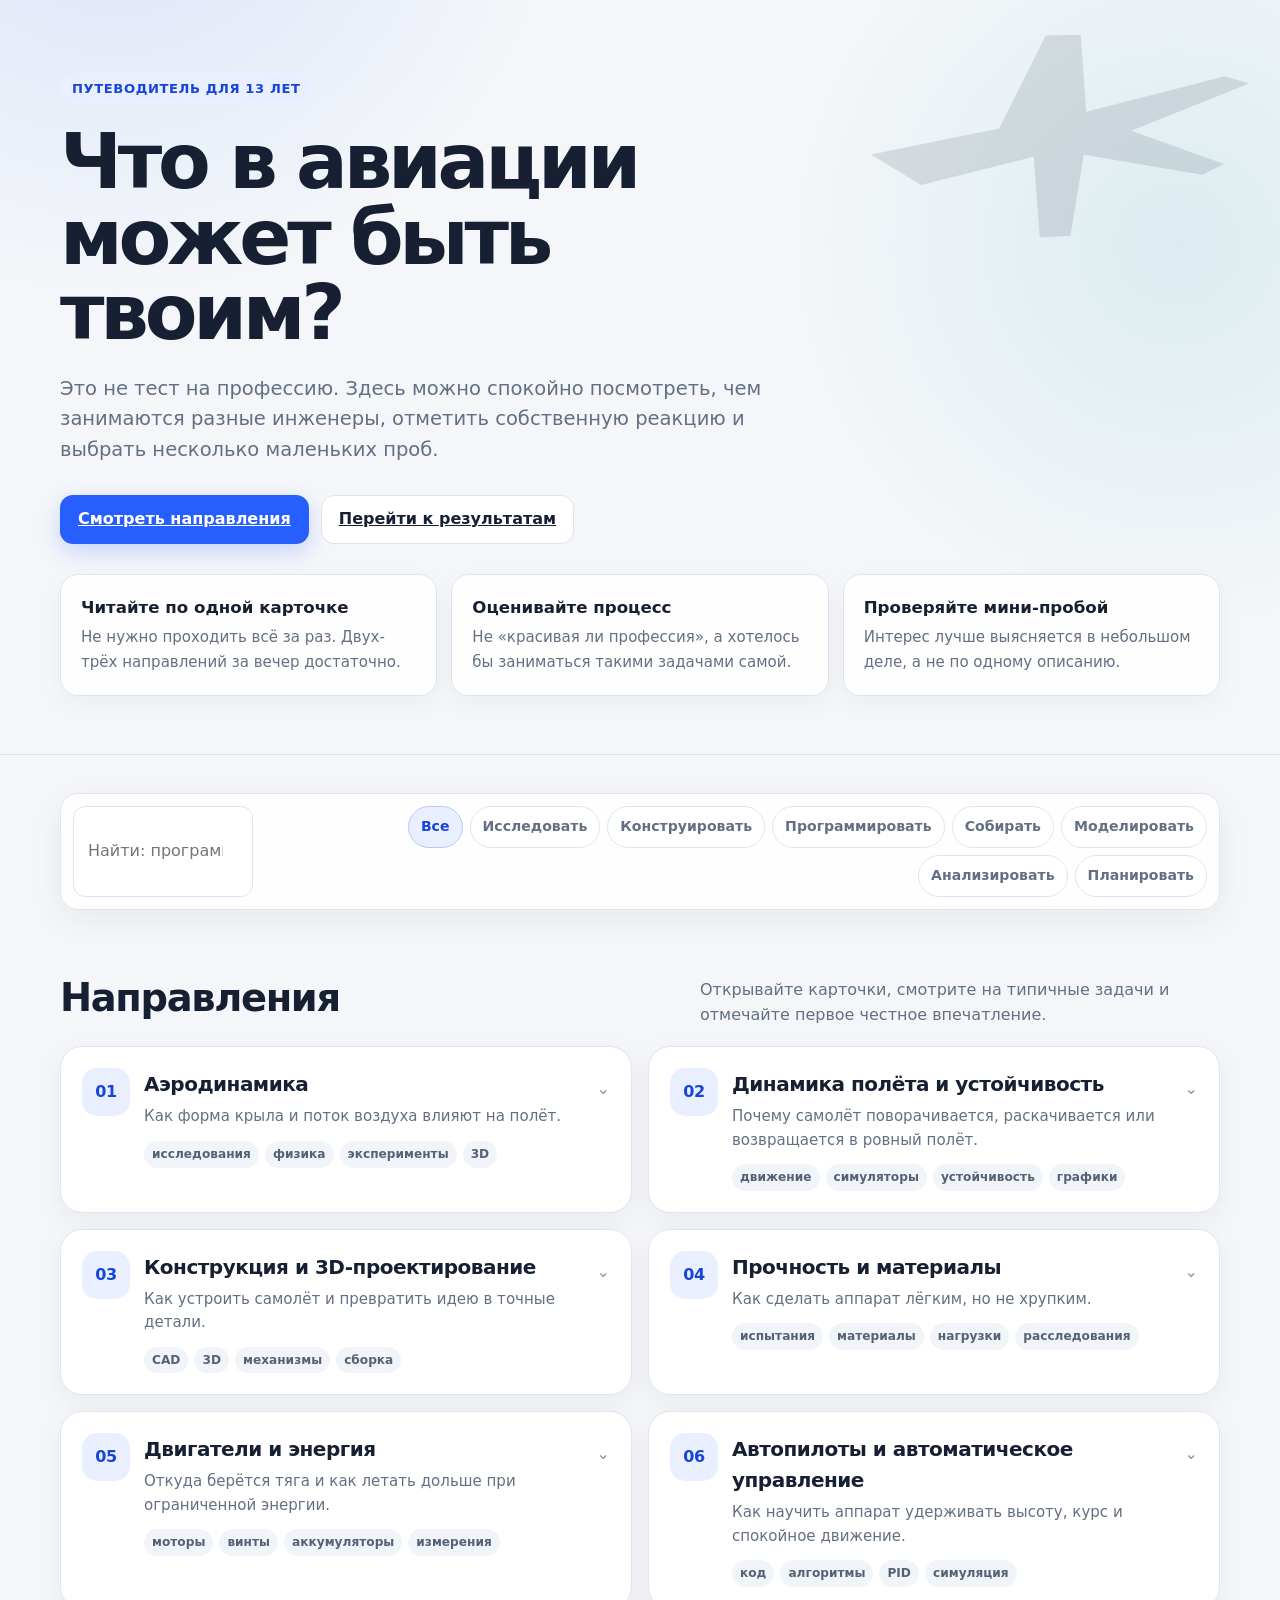
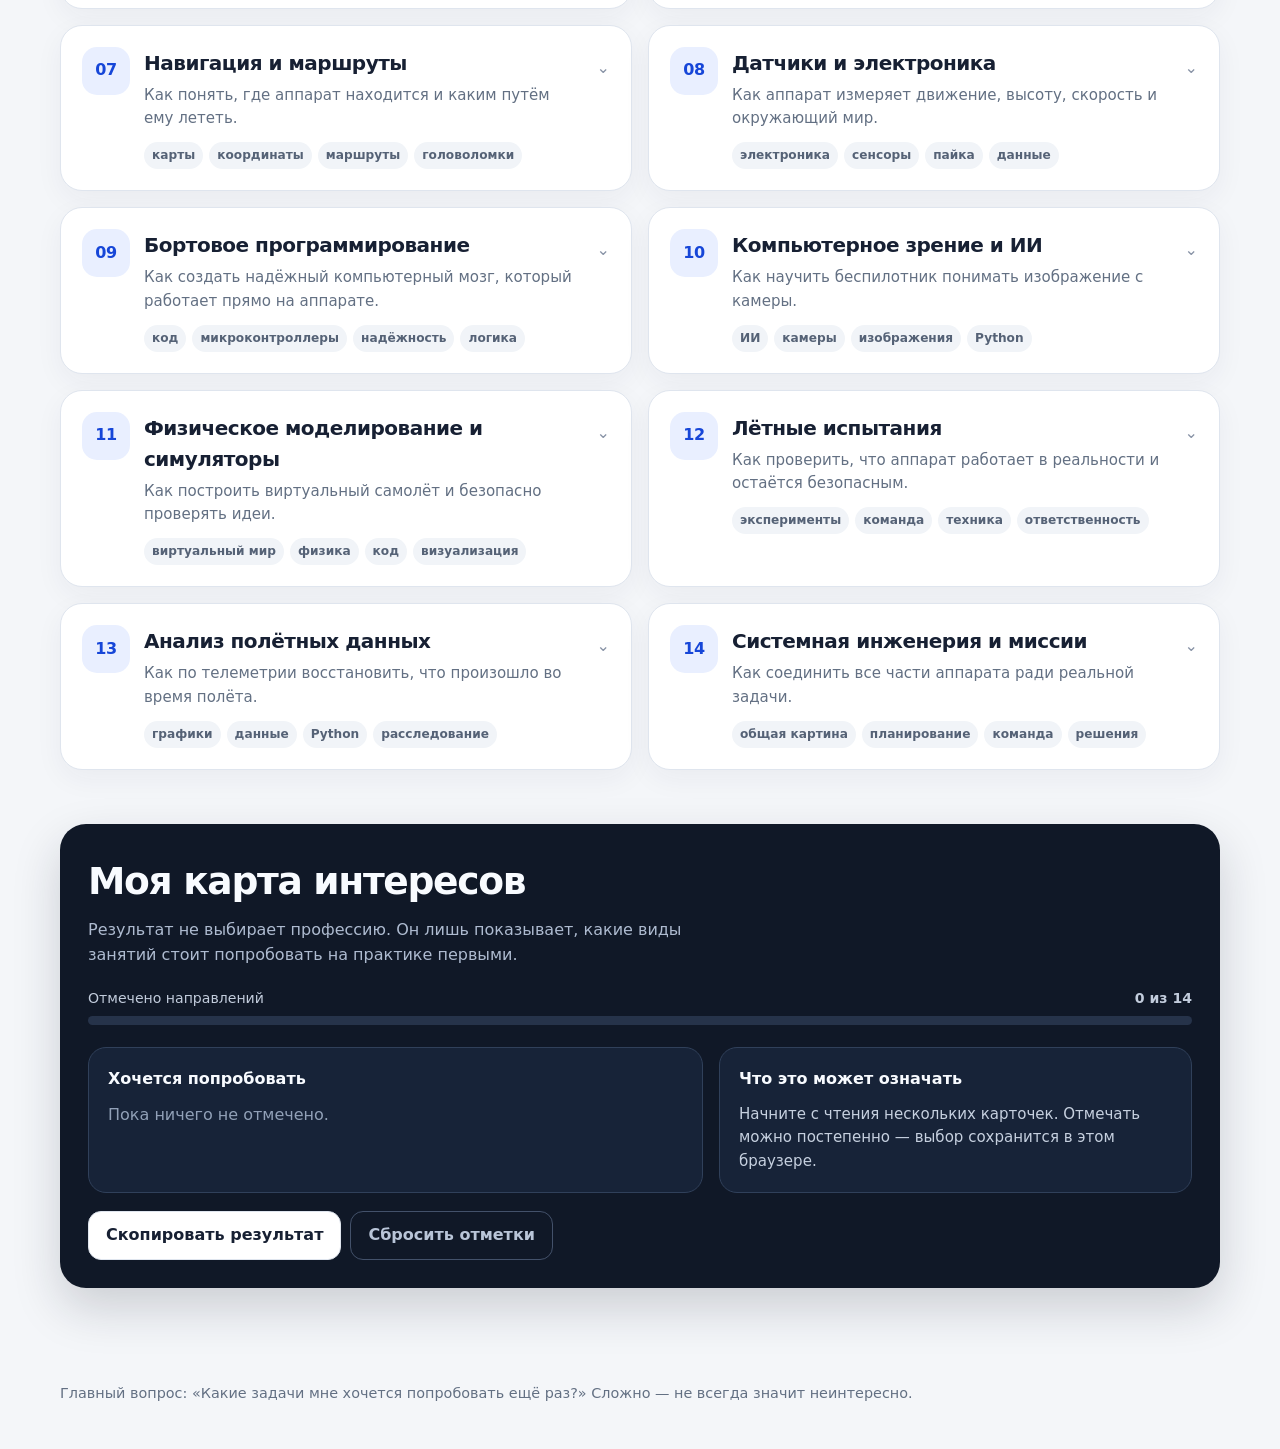
==== aviation/index.html @ b3bd091a "Add interactive aviation interests guide" ====
<!doctype html>
<html lang="ru">
<head>
  <meta charset="utf-8">
  <meta name="viewport" content="width=device-width, initial-scale=1">
  <meta name="description" content="Интерактивный путеводитель для подростка по направлениям авиации, беспилотников и инженерии.">
  <meta name="theme-color" content="#101827">
  <title>Что в авиации может быть твоим?</title>
  <style>
    :root {
      color-scheme: light;
      --bg: #f4f6f9;
      --surface: rgba(255,255,255,.92);
      --surface-strong: #ffffff;
      --text: #172033;
      --muted: #637083;
      --line: #dfe5ee;
      --accent: #275efe;
      --accent-dark: #1646d8;
      --accent-soft: #e9efff;
      --green: #087f5b;
      --green-soft: #e5f7f0;
      --yellow: #9a6700;
      --yellow-soft: #fff5d6;
      --red: #b42318;
      --red-soft: #ffebe9;
      --shadow: 0 14px 38px rgba(28, 40, 65, .09);
      --radius: 22px;
    }

    * { box-sizing: border-box; }
    html { scroll-behavior: smooth; }
    body {
      margin: 0;
      min-width: 320px;
      background:
        radial-gradient(circle at 9% -5%, rgba(39,94,254,.13), transparent 28rem),
        radial-gradient(circle at 92% 8%, rgba(6,148,162,.10), transparent 24rem),
        var(--bg);
      color: var(--text);
      font-family: Inter, ui-sans-serif, system-ui, -apple-system, BlinkMacSystemFont, "Segoe UI", sans-serif;
      line-height: 1.55;
    }

    button, input { font: inherit; }
    button { cursor: pointer; }
    a { color: inherit; }

    .shell { width: min(1160px, calc(100% - 32px)); margin: 0 auto; }

    .hero {
      position: relative;
      overflow: hidden;
      padding: 72px 0 50px;
      border-bottom: 1px solid rgba(214,222,234,.85);
    }
    .hero::after {
      content: "";
      position: absolute;
      right: max(2vw, 18px);
      top: 34px;
      width: clamp(180px, 30vw, 420px);
      aspect-ratio: 1.9;
      opacity: .12;
      background: currentColor;
      clip-path: polygon(0 48%, 34% 43%, 49% 0, 58% 2%, 57% 40%, 94% 31%, 100% 36%, 68% 52%, 91% 74%, 85% 78%, 55% 61%, 49% 100%, 41% 99%, 42% 59%, 12% 66%);
      transform: rotate(-7deg);
      pointer-events: none;
    }
    .eyebrow {
      display: inline-flex;
      align-items: center;
      gap: 8px;
      margin: 0 0 18px;
      padding: 7px 12px;
      border-radius: 999px;
      background: var(--accent-soft);
      color: var(--accent-dark);
      font-weight: 750;
      font-size: .82rem;
      letter-spacing: .045em;
      text-transform: uppercase;
    }
    h1 {
      max-width: 790px;
      margin: 0;
      font-size: clamp(2.3rem, 6vw, 5.4rem);
      line-height: .98;
      letter-spacing: -.055em;
    }
    .hero p {
      max-width: 720px;
      margin: 24px 0 0;
      color: var(--muted);
      font-size: clamp(1rem, 2vw, 1.22rem);
    }
    .hero-actions { display: flex; flex-wrap: wrap; gap: 12px; margin-top: 30px; }
    .primary, .secondary, .ghost {
      min-height: 46px;
      border-radius: 13px;
      padding: 11px 17px;
      border: 1px solid transparent;
      font-weight: 760;
    }
    .primary { color: white; background: var(--accent); box-shadow: 0 8px 22px rgba(39,94,254,.22); }
    .primary:hover { background: var(--accent-dark); }
    .secondary { background: var(--surface-strong); border-color: var(--line); color: var(--text); }
    .secondary:hover { border-color: #bcc7d7; }
    .ghost { background: transparent; border-color: var(--line); color: var(--muted); }
    .ghost:hover { color: var(--text); background: #fff; }

    .intro-grid {
      display: grid;
      grid-template-columns: repeat(3, 1fr);
      gap: 14px;
      padding: 30px 0 8px;
    }
    .intro-card {
      padding: 20px;
      border: 1px solid var(--line);
      border-radius: 18px;
      background: var(--surface);
      box-shadow: 0 8px 24px rgba(32,45,72,.04);
    }
    .intro-card strong { display: block; margin-bottom: 5px; font-size: 1.04rem; }
    .intro-card span { color: var(--muted); font-size: .94rem; }

    .toolbar-wrap {
      position: sticky;
      z-index: 20;
      top: 0;
      margin-top: 28px;
      padding: 10px 0;
      background: rgba(244,246,249,.88);
      backdrop-filter: blur(14px);
    }
    .toolbar {
      display: grid;
      grid-template-columns: minmax(180px, 1fr) auto;
      gap: 12px;
      padding: 12px;
      border: 1px solid var(--line);
      border-radius: 18px;
      background: rgba(255,255,255,.9);
      box-shadow: 0 10px 32px rgba(32,45,72,.06);
    }
    .search {
      width: 100%;
      min-height: 44px;
      border: 1px solid var(--line);
      border-radius: 12px;
      padding: 0 14px;
      background: #fff;
      color: var(--text);
      outline: none;
    }
    .search:focus { border-color: var(--accent); box-shadow: 0 0 0 3px rgba(39,94,254,.12); }
    .filter-row { display: flex; flex-wrap: wrap; justify-content: flex-end; gap: 7px; }
    .chip {
      min-height: 42px;
      border: 1px solid var(--line);
      border-radius: 999px;
      padding: 8px 12px;
      background: #fff;
      color: var(--muted);
      font-weight: 700;
      font-size: .88rem;
    }
    .chip:hover, .chip.active { color: var(--accent-dark); border-color: #b8c8ff; background: var(--accent-soft); }

    main { padding-bottom: 70px; }
    .section-head {
      display: flex;
      justify-content: space-between;
      align-items: end;
      gap: 20px;
      margin: 48px 0 19px;
    }
    .section-head h2 { margin: 0; font-size: clamp(1.65rem, 3vw, 2.45rem); letter-spacing: -.035em; }
    .section-head p { max-width: 520px; margin: 0; color: var(--muted); }

    .cards { display: grid; grid-template-columns: repeat(2, minmax(0,1fr)); gap: 16px; }
    .card {
      overflow: hidden;
      border: 1px solid var(--line);
      border-radius: var(--radius);
      background: var(--surface-strong);
      box-shadow: 0 9px 28px rgba(32,45,72,.05);
      transition: transform .18s ease, box-shadow .18s ease, border-color .18s ease;
    }
    .card:hover { transform: translateY(-2px); box-shadow: var(--shadow); border-color: #cbd5e4; }
    .card.hidden { display: none; }
    .card-head {
      width: 100%;
      display: grid;
      grid-template-columns: 48px 1fr auto;
      align-items: start;
      gap: 14px;
      border: 0;
      padding: 21px;
      text-align: left;
      background: transparent;
      color: inherit;
    }
    .index {
      display: grid;
      place-items: center;
      width: 48px;
      height: 48px;
      border-radius: 15px;
      background: var(--accent-soft);
      color: var(--accent-dark);
      font-weight: 850;
      letter-spacing: -.03em;
    }
    .card h3 { margin: 1px 0 5px; font-size: 1.25rem; letter-spacing: -.025em; }
    .card-summary { margin: 0; color: var(--muted); font-size: .94rem; }
    .chevron { margin-top: 9px; color: #8792a5; transition: transform .2s ease; }
    .card.open .chevron { transform: rotate(180deg); }
    .tags { display: flex; flex-wrap: wrap; gap: 6px; margin-top: 12px; }
    .tag { padding: 4px 8px; border-radius: 999px; background: #f1f4f8; color: #556276; font-size: .76rem; font-weight: 720; }

    .card-body { display: none; border-top: 1px solid var(--line); padding: 0 21px 22px; }
    .card.open .card-body { display: block; }
    .detail-grid { display: grid; grid-template-columns: 1fr 1fr; gap: 16px; padding-top: 20px; }
    .detail { padding: 16px; border-radius: 15px; background: #f7f9fc; }
    .detail h4 { margin: 0 0 8px; font-size: .82rem; text-transform: uppercase; letter-spacing: .045em; color: #59667a; }
    .detail p, .detail ul { margin: 0; font-size: .93rem; }
    .detail ul { padding-left: 18px; }
    .detail li + li { margin-top: 5px; }
    .trial { grid-column: 1 / -1; border: 1px dashed #b9c5d7; background: #fff; }
    .trial strong { color: var(--accent-dark); }

    .rating {
      display: grid;
      grid-template-columns: repeat(3, 1fr);
      gap: 8px;
      margin-top: 17px;
    }
    .rating button {
      min-height: 44px;
      border: 1px solid var(--line);
      border-radius: 12px;
      background: #fff;
      color: var(--muted);
      font-weight: 750;
    }
    .rating button:hover { border-color: #aebacf; color: var(--text); }
    .rating button[data-value="yes"].selected { background: var(--green-soft); border-color: #99dbc5; color: var(--green); }
    .rating button[data-value="maybe"].selected { background: var(--yellow-soft); border-color: #eed48f; color: var(--yellow); }
    .rating button[data-value="no"].selected { background: var(--red-soft); border-color: #f3bbb5; color: var(--red); }

    .results {
      margin-top: 54px;
      padding: 28px;
      border-radius: 26px;
      background: #101827;
      color: #f8fbff;
      box-shadow: 0 20px 48px rgba(20,29,47,.18);
    }
    .results-head { display: flex; justify-content: space-between; align-items: start; gap: 20px; }
    .results h2 { margin: 0; font-size: clamp(1.65rem, 3vw, 2.35rem); letter-spacing: -.035em; }
    .results .lead { max-width: 650px; margin: 8px 0 0; color: #aebbd0; }
    .progress { margin-top: 20px; }
    .progress-label { display: flex; justify-content: space-between; margin-bottom: 7px; color: #c2ccdc; font-size: .88rem; }
    .progress-track { overflow: hidden; height: 9px; border-radius: 999px; background: #26334a; }
    .progress-value { width: 0; height: 100%; border-radius: inherit; background: linear-gradient(90deg,#6e92ff,#65d7c8); transition: width .2s ease; }
    .result-grid { display: grid; grid-template-columns: 1.3fr 1fr; gap: 16px; margin-top: 22px; }
    .result-panel { padding: 19px; border: 1px solid #30405a; border-radius: 18px; background: #172338; }
    .result-panel h3 { margin: 0 0 11px; font-size: 1rem; }
    .selected-list { display: flex; flex-wrap: wrap; gap: 8px; min-height: 32px; }
    .result-pill { padding: 7px 10px; border-radius: 999px; background: #263b60; color: #e9f0ff; font-size: .88rem; font-weight: 700; }
    .empty { color: #91a0b7; }
    .result-copy { margin: 0; color: #c6d0df; font-size: .94rem; }
    .result-actions { display: flex; flex-wrap: wrap; gap: 9px; margin-top: 18px; }
    .results .secondary { background: #fff; }
    .results .ghost { border-color: #43516a; color: #b9c5d8; }
    .results .ghost:hover { background: #1e2c44; color: white; }

    .footer { padding: 24px 0 45px; color: var(--muted); font-size: .9rem; }
    .footer p { margin: 0; }

    .toast {
      position: fixed;
      left: 50%;
      bottom: 22px;
      z-index: 50;
      transform: translate(-50%, 20px);
      opacity: 0;
      pointer-events: none;
      padding: 10px 14px;
      border-radius: 12px;
      background: #101827;
      color: white;
      box-shadow: var(--shadow);
      transition: .2s ease;
    }
    .toast.show { opacity: 1; transform: translate(-50%, 0); }

    @media (max-width: 900px) {
      .intro-grid { grid-template-columns: 1fr; }
      .toolbar { grid-template-columns: 1fr; }
      .filter-row { justify-content: flex-start; }
      .cards { grid-template-columns: 1fr; }
      .result-grid { grid-template-columns: 1fr; }
    }
    @media (max-width: 620px) {
      .shell { width: min(100% - 20px, 1160px); }
      .hero { padding-top: 50px; }
      .hero::after { opacity: .065; top: 70px; }
      .section-head, .results-head { display: block; }
      .section-head p { margin-top: 8px; }
      .detail-grid { grid-template-columns: 1fr; }
      .trial { grid-column: auto; }
      .rating { grid-template-columns: 1fr; }
      .card-head { grid-template-columns: 42px 1fr auto; padding: 17px; }
      .index { width: 42px; height: 42px; }
      .results { padding: 21px 17px; }
    }
    @media (prefers-reduced-motion: reduce) {
      *, *::before, *::after { scroll-behavior: auto !important; transition: none !important; }
    }
  </style>
</head>
<body>
  <header class="hero">
    <div class="shell">
      <div class="eyebrow">Путеводитель для 13 лет</div>
      <h1>Что в авиации может быть твоим?</h1>
      <p>Это не тест на профессию. Здесь можно спокойно посмотреть, чем занимаются разные инженеры, отметить собственную реакцию и выбрать несколько маленьких проб.</p>
      <div class="hero-actions">
        <a class="primary" href="#directions">Смотреть направления</a>
        <a class="secondary" href="#results">Перейти к результатам</a>
      </div>
      <div class="intro-grid" aria-label="Как пользоваться сайтом">
        <div class="intro-card"><strong>Читайте по одной карточке</strong><span>Не нужно проходить всё за раз. Двух-трёх направлений за вечер достаточно.</span></div>
        <div class="intro-card"><strong>Оценивайте процесс</strong><span>Не «красивая ли профессия», а хотелось бы заниматься такими задачами самой.</span></div>
        <div class="intro-card"><strong>Проверяйте мини-пробой</strong><span>Интерес лучше выясняется в небольшом деле, а не по одному описанию.</span></div>
      </div>
    </div>
  </header>

  <main class="shell">
    <div class="toolbar-wrap" aria-label="Фильтры направлений">
      <div class="toolbar">
        <input class="search" id="search" type="search" placeholder="Найти: программирование, 3D, эксперименты…" aria-label="Поиск по направлениям">
        <div class="filter-row" id="filters"></div>
      </div>
    </div>

    <section id="directions">
      <div class="section-head">
        <h2>Направления</h2>
        <p>Открывайте карточки, смотрите на типичные задачи и отмечайте первое честное впечатление.</p>
      </div>
      <div class="cards" id="cards"></div>
    </section>

    <section class="results" id="results" aria-live="polite">
      <div class="results-head">
        <div>
          <h2>Моя карта интересов</h2>
          <p class="lead">Результат не выбирает профессию. Он лишь показывает, какие виды занятий стоит попробовать на практике первыми.</p>
        </div>
      </div>
      <div class="progress">
        <div class="progress-label"><span>Отмечено направлений</span><strong id="progressText">0 из 14</strong></div>
        <div class="progress-track"><div class="progress-value" id="progressValue"></div></div>
      </div>
      <div class="result-grid">
        <div class="result-panel">
          <h3>Хочется попробовать</h3>
          <div class="selected-list" id="yesList"><span class="empty">Пока ничего не отмечено.</span></div>
        </div>
        <div class="result-panel">
          <h3>Что это может означать</h3>
          <p class="result-copy" id="interpretation">Начните с чтения нескольких карточек. Отмечать можно постепенно — выбор сохранится в этом браузере.</p>
        </div>
      </div>
      <div class="result-actions">
        <button class="secondary" id="copyResult" type="button">Скопировать результат</button>
        <button class="ghost" id="resetResult" type="button">Сбросить отметки</button>
      </div>
    </section>
  </main>

  <footer class="footer shell">
    <p>Главный вопрос: «Какие задачи мне хочется попробовать ещё раз?» Сложно — не всегда значит неинтересно.</p>
  </footer>
  <div class="toast" id="toast" role="status"></div>

  <script>
    const directions = [
      {
        id: "aero",
        title: "Аэродинамика",
        summary: "Как форма крыла и поток воздуха влияют на полёт.",
        tags: ["исследования", "физика", "эксперименты", "3D"],
        filters: ["Исследовать", "Моделировать", "Анализировать"],
        do: "Создают модели крыльев и самолётов, рассчитывают подъёмную силу и сопротивление, изучают давление, вихри и срыв потока.",
        task: "Изменить длину или изгиб крыла и выяснить, станет ли самолёт лучше планировать.",
        like: ["искать ответ на вопрос «почему?»", "наблюдать невидимые процессы через визуализации", "проводить много сравнительных опытов"],
        tire: "Часть работы — терпеливо настраивать расчёт, проверять данные и разбираться в графиках.",
        trial: "Сделать три бумажных планера, меняя только один параметр, и записать дальность полёта."
      },
      {
        id: "flight-dynamics",
        title: "Динамика полёта и устойчивость",
        summary: "Почему самолёт поворачивается, раскачивается или возвращается в ровный полёт.",
        tags: ["движение", "симуляторы", "устойчивость", "графики"],
        filters: ["Исследовать", "Моделировать", "Анализировать"],
        do: "Изучают движение самолёта по крену, тангажу и рысканию, влияние центра тяжести и собственные колебания аппарата.",
        task: "Понять, почему после отклонения руля самолёт начал всё сильнее раскачиваться.",
        like: ["разбираться в движении", "наблюдать причинно-следственные связи", "работать с симуляторами"],
        tire: "Позже появляется много координат, графиков и математики, хотя начинать можно без формул.",
        trial: "В авиасимуляторе изменить положение центра тяжести или чувствительность управления и сравнить поведение."
      },
      {
        id: "construction",
        title: "Конструкция и 3D-проектирование",
        summary: "Как устроить самолёт и превратить идею в точные детали.",
        tags: ["CAD", "3D", "механизмы", "сборка"],
        filters: ["Конструировать", "Собирать", "Моделировать"],
        do: "Проектируют крыло, фюзеляж, хвост, шасси, крепления и подвижные механизмы. Следят, чтобы всё собиралось и помещалось.",
        task: "Спроектировать крепление камеры, которое будет лёгким, прочным и не закроет обзор.",
        like: ["собирать конструкторы", "представлять предметы в объёме", "делать аккуратные чертежи и модели"],
        tire: "Нужно внимательно следить за размерами, ограничениями и многократно исправлять мелкие детали.",
        trial: "Собрать простой самолёт в Tinkercad или Onshape из крыла, корпуса и хвоста."
      },
      {
        id: "strength",
        title: "Прочность и материалы",
        summary: "Как сделать аппарат лёгким, но не хрупким.",
        tags: ["испытания", "материалы", "нагрузки", "расследования"],
        filters: ["Исследовать", "Собирать", "Анализировать"],
        do: "Предсказывают изгиб и разрушение деталей, выбирают материал, проводят испытания и находят слабые места конструкции.",
        task: "Уменьшить массу крыла, но сохранить способность выдержать резкий манёвр.",
        like: ["строить прочные конструкции", "выяснять причины поломок", "проводить точные испытания"],
        tire: "Важны аккуратность, повторяемость опытов и подробные измерения.",
        trial: "Сделать несколько бумажных балок разного профиля и проверить, какой вариант выдержит больший груз."
      },
      {
        id: "propulsion",
        title: "Двигатели и энергия",
        summary: "Откуда берётся тяга и как летать дольше при ограниченной энергии.",
        tags: ["моторы", "винты", "аккумуляторы", "измерения"],
        filters: ["Собирать", "Исследовать", "Анализировать"],
        do: "Подбирают моторы, винты, аккумуляторы и силовую электронику, измеряют тягу и расход энергии.",
        task: "Найти сочетание винта и мотора, которое поднимет аппарат и не разрядит батарею слишком быстро.",
        like: ["моторы и движущиеся механизмы", "электрические эксперименты", "поиск эффективного решения"],
        tire: "Нужно соблюдать безопасность и долго сравнивать близкие по результату варианты.",
        trial: "На безопасном учебном моторчике сравнить тягу двух бумажных пропеллеров разной формы."
      },
      {
        id: "control",
        title: "Автопилоты и автоматическое управление",
        summary: "Как научить аппарат удерживать высоту, курс и спокойное движение.",
        tags: ["код", "алгоритмы", "PID", "симуляция"],
        filters: ["Программировать", "Моделировать", "Анализировать"],
        do: "Пишут алгоритмы, которые сравнивают нужное состояние с реальным и управляют рулями или моторами.",
        task: "Настроить автопилот так, чтобы он быстро набирал высоту, но не раскачивался вокруг цели.",
        like: ["видеть, как код превращается в движение", "настраивать поведение", "искать причину нестабильности"],
        tire: "Один и тот же алгоритм приходится запускать и исправлять много раз; результат не всегда очевиден сразу.",
        trial: "В простой симуляции настроить коэффициент управления высотой и добиться самого плавного полёта."
      },
      {
        id: "navigation",
        title: "Навигация и маршруты",
        summary: "Как понять, где аппарат находится и каким путём ему лететь.",
        tags: ["карты", "координаты", "маршруты", "головоломки"],
        filters: ["Программировать", "Планировать", "Анализировать"],
        do: "Строят маршруты между точками, рассчитывают направление, обходят препятствия и программируют возвращение домой.",
        task: "Проложить безопасный маршрут через несколько точек с учётом запретных зон и запаса батареи.",
        like: ["карты и ориентирование", "задачи на поиск пути", "планирование последовательности действий"],
        tire: "Приходится внимательно работать с координатами и предусматривать множество исключений.",
        trial: "Нарисовать карту с препятствиями и придумать алгоритм, который проведёт аппарат к цели кратчайшим безопасным путём."
      },
      {
        id: "sensors",
        title: "Датчики и электроника",
        summary: "Как аппарат измеряет движение, высоту, скорость и окружающий мир.",
        tags: ["электроника", "сенсоры", "пайка", "данные"],
        filters: ["Собирать", "Программировать", "Анализировать"],
        do: "Подключают гироскопы, акселерометры, GPS, барометры и другие датчики, калибруют их и фильтруют ошибки.",
        task: "Определить наклон аппарата по шумным показаниям нескольких датчиков.",
        like: ["работать с настоящими приборами", "соединять код и железо", "искать неисправности"],
        tire: "Контакты отходят, измерения шумят, а причина ошибки иногда оказывается совсем не там, где ожидалось.",
        trial: "Считать с телефона данные акселерометра и посмотреть, как меняются графики при поворотах."
      },
      {
        id: "embedded",
        title: "Бортовое программирование",
        summary: "Как создать надёжный компьютерный мозг, который работает прямо на аппарате.",
        tags: ["код", "микроконтроллеры", "надёжность", "логика"],
        filters: ["Программировать", "Собирать", "Анализировать"],
        do: "Пишут программы для ограниченных по памяти и мощности компьютеров, обрабатывают события и продумывают аварийные режимы.",
        task: "Решить, что должен сделать аппарат при потере GPS или низком заряде батареи.",
        like: ["логические системы", "поиск ошибок в коде", "программирование реальных устройств"],
        tire: "Много времени уходит на невидимые детали: задержки, память, редкие ошибки и тестирование.",
        trial: "На micro:bit или Arduino запрограммировать несколько безопасных режимов для воображаемого аппарата."
      },
      {
        id: "vision",
        title: "Компьютерное зрение и ИИ",
        summary: "Как научить беспилотник понимать изображение с камеры.",
        tags: ["ИИ", "камеры", "изображения", "Python"],
        filters: ["Программировать", "Исследовать", "Анализировать"],
        do: "Обучают программы находить объекты, посадочные площадки, дороги и препятствия на фотографиях и видео.",
        task: "Научить камеру замечать посадочную метку при разном освещении и под разными углами.",
        like: ["изображения и видео", "искусственный интеллект", "быстро видимый результат программы"],
        tire: "Нужно собирать и размечать данные, а программа иногда уверенно ошибается по неожиданным причинам.",
        trial: "С помощью готового сервиса обучить распознавание двух предметов и проверить его на новых фотографиях."
      },
      {
        id: "simulation",
        title: "Физическое моделирование и симуляторы",
        summary: "Как построить виртуальный самолёт и безопасно проверять идеи.",
        tags: ["виртуальный мир", "физика", "код", "визуализация"],
        filters: ["Моделировать", "Программировать", "Исследовать"],
        do: "Описывают силы, движение, датчики, ветер и окружающую среду так, чтобы виртуальный аппарат был похож на настоящий.",
        task: "Добавить в модель порыв ветра и проверить, справится ли с ним автопилот.",
        like: ["создавать виртуальные миры", "соединять физику и программирование", "безопасно ломать и повторять эксперименты"],
        tire: "Модель никогда не идеальна; приходится решать, какие детали важны, а какие можно упростить.",
        trial: "В простой программе сделать движущийся самолётик, добавить ветер и сравнить несколько моделей поведения."
      },
      {
        id: "testing",
        title: "Лётные испытания",
        summary: "Как проверить, что аппарат работает в реальности и остаётся безопасным.",
        tags: ["эксперименты", "команда", "техника", "ответственность"],
        filters: ["Исследовать", "Планировать", "Анализировать"],
        do: "Готовят программу испытаний, проверяют оборудование, проводят запуск, следят за безопасностью и изучают результат.",
        task: "Проверить автоматическое возвращение аппарата при потере связи, не создавая опасной ситуации.",
        like: ["настоящая техника", "командная работа", "подготовка важных экспериментов"],
        tire: "Много подготовки, чек-листов и ответственности; сам эффектный запуск занимает небольшую часть работы.",
        trial: "Составить чек-лист испытания бумажного планера и провести пять одинаковых запусков с записью результатов."
      },
      {
        id: "data",
        title: "Анализ полётных данных",
        summary: "Как по телеметрии восстановить, что произошло во время полёта.",
        tags: ["графики", "данные", "Python", "расследование"],
        filters: ["Анализировать", "Программировать", "Исследовать"],
        do: "Строят графики высоты, скорости и команд управления, находят необычные события и сравнивают полёты.",
        task: "По записи датчиков выяснить, почему аппарат начал терять высоту в середине маршрута.",
        like: ["задачи-расследования", "поиск закономерностей", "графики и доказательства"],
        tire: "Иногда приходится долго очищать данные и проверять несколько возможных объяснений.",
        trial: "Получить готовую таблицу виртуального полёта, построить три графика и найти момент возникновения ошибки."
      },
      {
        id: "systems",
        title: "Системная инженерия и миссии",
        summary: "Как соединить все части аппарата ради реальной задачи.",
        tags: ["общая картина", "планирование", "команда", "решения"],
        filters: ["Планировать", "Анализировать", "Конструировать"],
        do: "Определяют назначение аппарата, требования к дальности и безопасности, согласуют работу конструкции, электроники и программ.",
        task: "Спроектировать беспилотник для поиска человека в лесу и решить, какие датчики, маршрут и время полёта нужны.",
        like: ["видеть проект целиком", "соединять разные идеи", "обсуждать решения и выбирать компромиссы"],
        tire: "Нужно много общаться, документировать решения и учитывать интересы разных специалистов.",
        trial: "Составить одностраничный план спасательной миссии: задача, аппарат, датчики, маршрут, риски и критерий успеха."
      }
    ];

    const filterNames = ["Все", "Исследовать", "Конструировать", "Программировать", "Собирать", "Моделировать", "Анализировать", "Планировать"];
    const state = JSON.parse(localStorage.getItem("aviation-interest-map") || "{}");
    let activeFilter = "Все";

    const cardsEl = document.getElementById("cards");
    const filtersEl = document.getElementById("filters");
    const searchEl = document.getElementById("search");
    const yesListEl = document.getElementById("yesList");
    const interpretationEl = document.getElementById("interpretation");
    const progressTextEl = document.getElementById("progressText");
    const progressValueEl = document.getElementById("progressValue");
    const toastEl = document.getElementById("toast");

    function escapeHtml(value) {
      return String(value).replace(/[&<>"]/g, char => ({"&":"&amp;","<":"&lt;",">":"&gt;",'"':"&quot;"}[char]));
    }

    function renderFilters() {
      filtersEl.innerHTML = filterNames.map(name => `<button type="button" class="chip ${name === activeFilter ? "active" : ""}" data-filter="${escapeHtml(name)}">${escapeHtml(name)}</button>`).join("");
      filtersEl.querySelectorAll("button").forEach(button => button.addEventListener("click", () => {
        activeFilter = button.dataset.filter;
        renderFilters();
        applyFilters();
      }));
    }

    function renderCards() {
      cardsEl.innerHTML = directions.map((item, index) => `
        <article class="card" id="card-${item.id}" data-id="${item.id}" data-search="${escapeHtml([item.title,item.summary,...item.tags,...item.filters,item.do,item.task].join(" ").toLowerCase())}" data-filters="${escapeHtml(item.filters.join("|"))}">
          <button class="card-head" type="button" aria-expanded="false" aria-controls="body-${item.id}">
            <span class="index">${String(index + 1).padStart(2,"0")}</span>
            <span>
              <h3>${escapeHtml(item.title)}</h3>
              <p class="card-summary">${escapeHtml(item.summary)}</p>
              <span class="tags">${item.tags.map(tag => `<span class="tag">${escapeHtml(tag)}</span>`).join("")}</span>
            </span>
            <span class="chevron" aria-hidden="true">⌄</span>
          </button>
          <div class="card-body" id="body-${item.id}">
            <div class="detail-grid">
              <div class="detail"><h4>Чем занимаются</h4><p>${escapeHtml(item.do)}</p></div>
              <div class="detail"><h4>Типичная задача</h4><p>${escapeHtml(item.task)}</p></div>
              <div class="detail"><h4>Может понравиться</h4><ul>${item.like.map(text => `<li>${escapeHtml(text)}</li>`).join("")}</ul></div>
              <div class="detail"><h4>Может утомлять</h4><p>${escapeHtml(item.tire)}</p></div>
              <div class="detail trial"><h4>Мини-проба</h4><p><strong>30–90 минут:</strong> ${escapeHtml(item.trial)}</p></div>
            </div>
            <div class="rating" aria-label="Оценить направление ${escapeHtml(item.title)}">
              <button type="button" data-value="yes">Хочу попробовать</button>
              <button type="button" data-value="maybe">Пока не знаю</button>
              <button type="button" data-value="no">Скорее не моё</button>
            </div>
          </div>
        </article>
      `).join("");

      cardsEl.querySelectorAll(".card").forEach(card => {
        const head = card.querySelector(".card-head");
        head.addEventListener("click", () => {
          const open = card.classList.toggle("open");
          head.setAttribute("aria-expanded", String(open));
        });
        card.querySelectorAll(".rating button").forEach(button => {
          if (state[card.dataset.id] === button.dataset.value) button.classList.add("selected");
          button.addEventListener("click", () => {
            const id = card.dataset.id;
            const value = button.dataset.value;
            if (state[id] === value) delete state[id]; else state[id] = value;
            localStorage.setItem("aviation-interest-map", JSON.stringify(state));
            card.querySelectorAll(".rating button").forEach(item => item.classList.toggle("selected", state[id] === item.dataset.value));
            updateResults();
          });
        });
      });
    }

    function applyFilters() {
      const query = searchEl.value.trim().toLowerCase();
      cardsEl.querySelectorAll(".card").forEach(card => {
        const filterMatch = activeFilter === "Все" || card.dataset.filters.split("|").includes(activeFilter);
        const searchMatch = !query || card.dataset.search.includes(query);
        card.classList.toggle("hidden", !(filterMatch && searchMatch));
      });
    }

    function getInterpretation(selected) {
      if (!selected.length) return "Начните с чтения нескольких карточек. Отмечать можно постепенно — выбор сохранится в этом браузере.";
      const counts = {};
      selected.forEach(item => item.filters.forEach(filter => counts[filter] = (counts[filter] || 0) + 1));
      const top = Object.entries(counts).sort((a,b) => b[1] - a[1]).slice(0,3).map(([name]) => name.toLowerCase());
      const mix = top.length > 1 ? `${top.slice(0,-1).join(", ")} и ${top.at(-1)}` : top[0];
      return `Сейчас особенно заметен интерес к занятиям «${mix}». Это не вывод о профессии: выберите две разные мини-пробы из отмеченных направлений и сравните, хочется ли продолжить после практики.`;
    }

    function updateResults() {
      const selected = directions.filter(item => state[item.id] === "yes");
      const answered = Object.keys(state).filter(id => directions.some(item => item.id === id)).length;
      progressTextEl.textContent = `${answered} из ${directions.length}`;
      progressValueEl.style.width = `${answered / directions.length * 100}%`;
      yesListEl.innerHTML = selected.length
        ? selected.map(item => `<span class="result-pill">${escapeHtml(item.title)}</span>`).join("")
        : `<span class="empty">Пока ничего не отмечено.</span>`;
      interpretationEl.textContent = getInterpretation(selected);
    }

    function showToast(text) {
      toastEl.textContent = text;
      toastEl.classList.add("show");
      window.clearTimeout(showToast.timer);
      showToast.timer = window.setTimeout(() => toastEl.classList.remove("show"), 1800);
    }

    document.getElementById("copyResult").addEventListener("click", async () => {
      const yes = directions.filter(item => state[item.id] === "yes").map(item => item.title);
      const maybe = directions.filter(item => state[item.id] === "maybe").map(item => item.title);
      const no = directions.filter(item => state[item.id] === "no").map(item => item.title);
      const text = [
        "Моя карта интересов в авиации",
        "",
        `Хочу попробовать: ${yes.length ? yes.join(", ") : "пока не выбрано"}`,
        `Пока не знаю: ${maybe.length ? maybe.join(", ") : "—"}`,
        `Скорее не моё: ${no.length ? no.join(", ") : "—"}`,
        "",
        interpretationEl.textContent
      ].join("\n");
      try {
        await navigator.clipboard.writeText(text);
        showToast("Результат скопирован");
      } catch {
        showToast("Не удалось скопировать автоматически");
      }
    });

    document.getElementById("resetResult").addEventListener("click", () => {
      Object.keys(state).forEach(key => delete state[key]);
      localStorage.removeItem("aviation-interest-map");
      document.querySelectorAll(".rating button").forEach(button => button.classList.remove("selected"));
      updateResults();
      showToast("Отметки сброшены");
    });

    searchEl.addEventListener("input", applyFilters);
    renderFilters();
    renderCards();
    updateResults();
  </script>
</body>
</html>
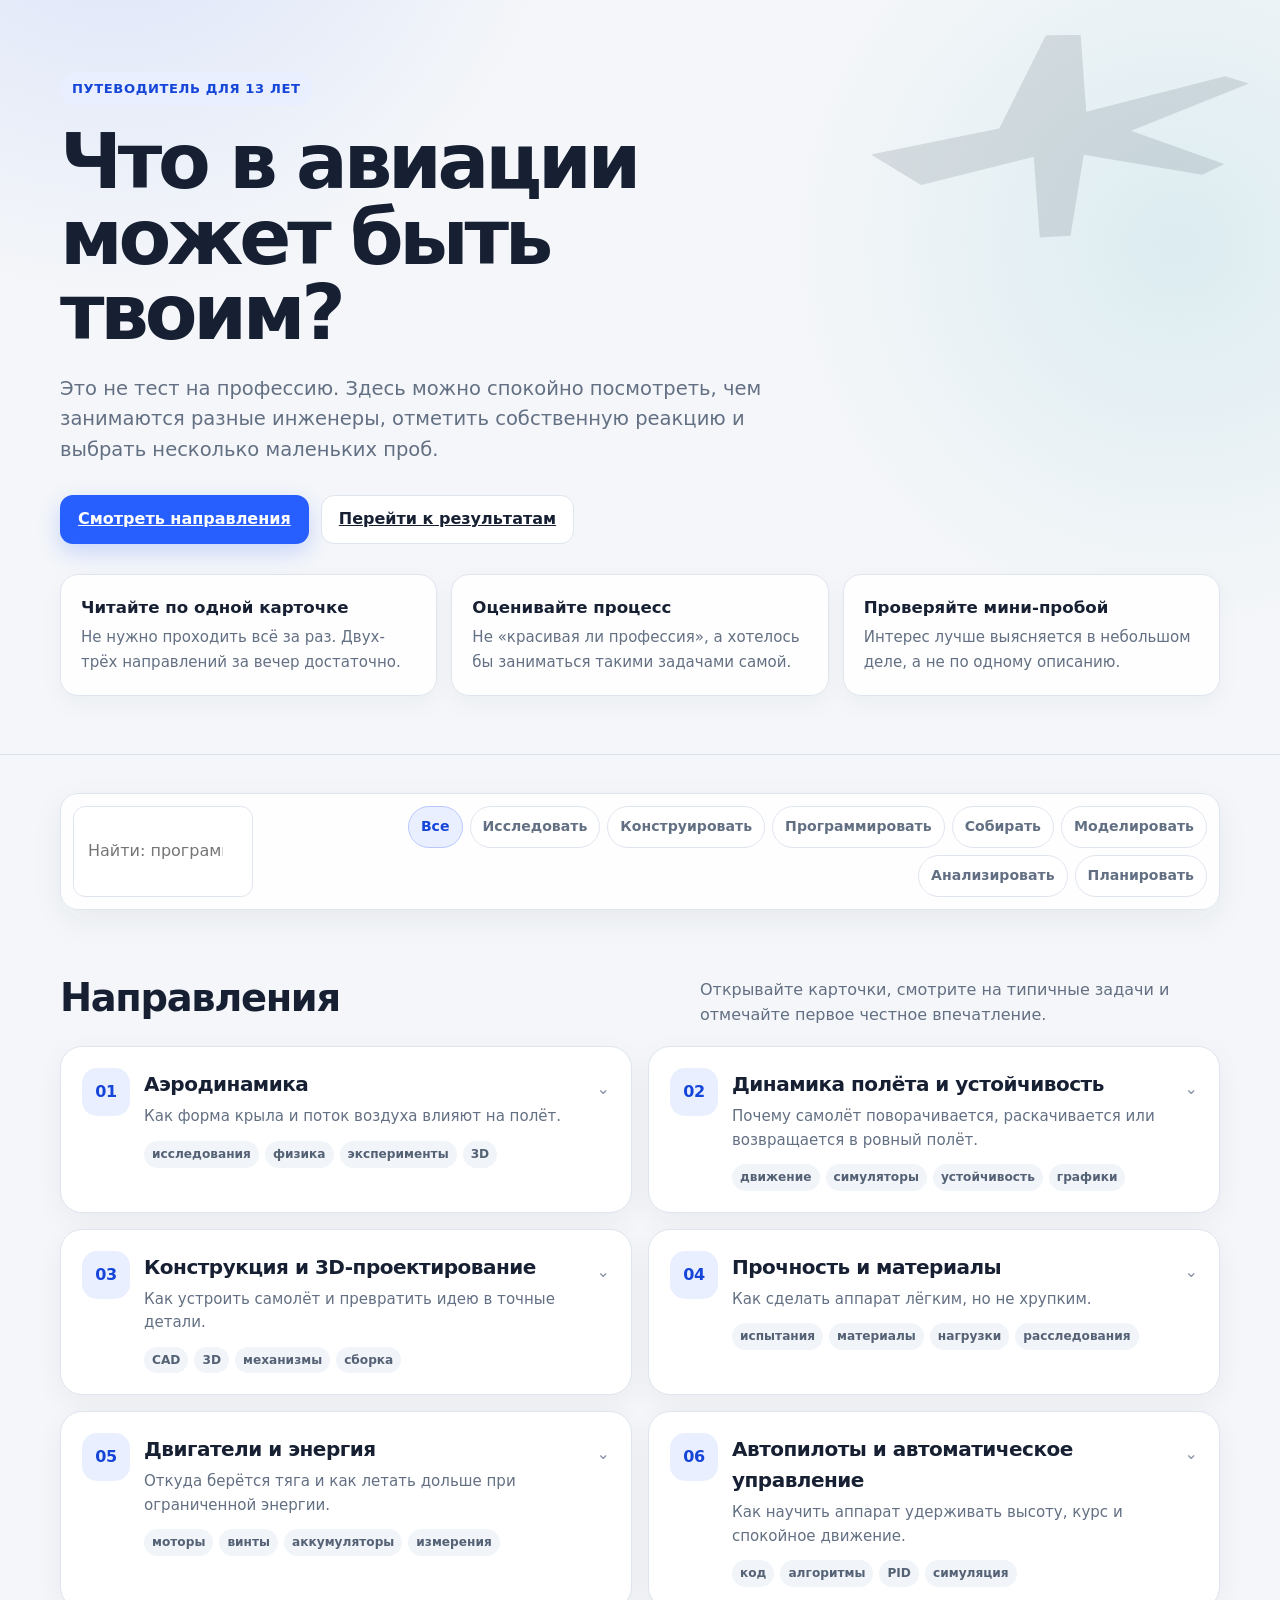
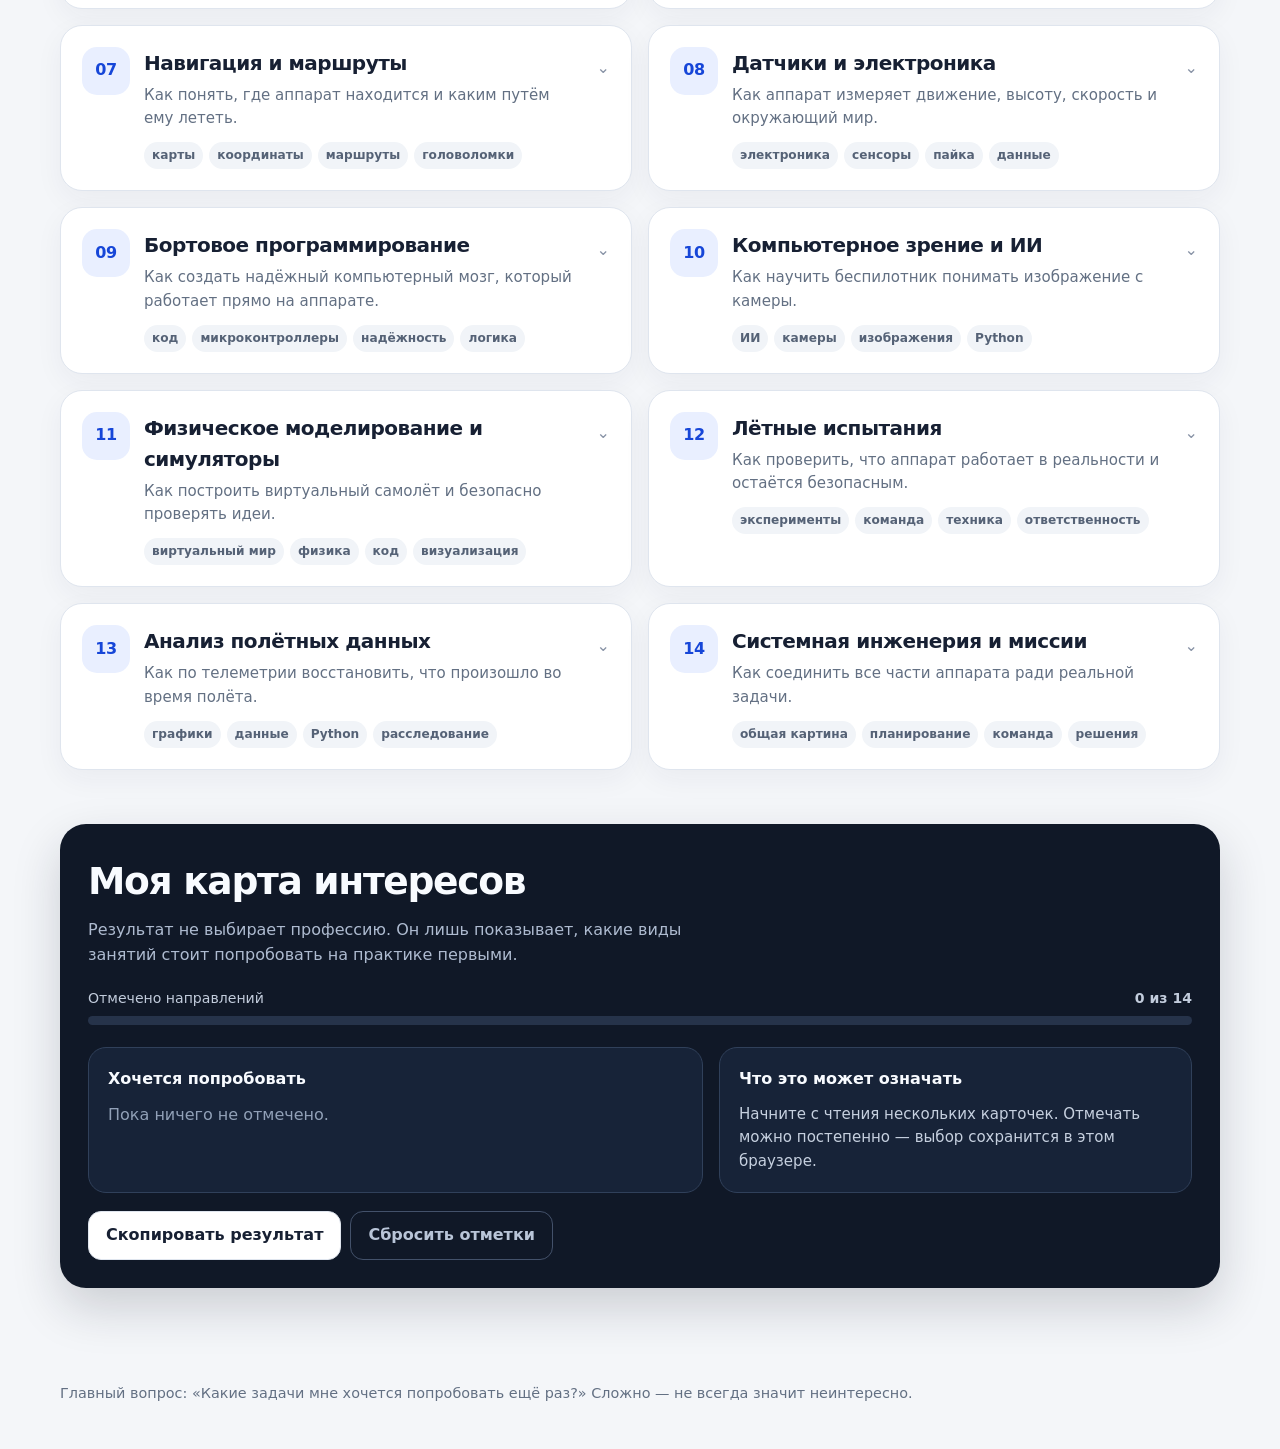
==== commit ef34021b: "Add videos to aviation interest guide" ====
--- a/aviation/index.html
+++ b/aviation/index.html
@@ -6,321 +6,7 @@
   <meta name="description" content="Интерактивный путеводитель для подростка по направлениям авиации, беспилотников и инженерии.">
   <meta name="theme-color" content="#101827">
   <title>Что в авиации может быть твоим?</title>
-  <style>
-    :root {
-      color-scheme: light;
-      --bg: #f4f6f9;
-      --surface: rgba(255,255,255,.92);
-      --surface-strong: #ffffff;
-      --text: #172033;
-      --muted: #637083;
-      --line: #dfe5ee;
-      --accent: #275efe;
-      --accent-dark: #1646d8;
-      --accent-soft: #e9efff;
-      --green: #087f5b;
-      --green-soft: #e5f7f0;
-      --yellow: #9a6700;
-      --yellow-soft: #fff5d6;
-      --red: #b42318;
-      --red-soft: #ffebe9;
-      --shadow: 0 14px 38px rgba(28, 40, 65, .09);
-      --radius: 22px;
-    }
-
-    * { box-sizing: border-box; }
-    html { scroll-behavior: smooth; }
-    body {
-      margin: 0;
-      min-width: 320px;
-      background:
-        radial-gradient(circle at 9% -5%, rgba(39,94,254,.13), transparent 28rem),
-        radial-gradient(circle at 92% 8%, rgba(6,148,162,.10), transparent 24rem),
-        var(--bg);
-      color: var(--text);
-      font-family: Inter, ui-sans-serif, system-ui, -apple-system, BlinkMacSystemFont, "Segoe UI", sans-serif;
-      line-height: 1.55;
-    }
-
-    button, input { font: inherit; }
-    button { cursor: pointer; }
-    a { color: inherit; }
-
-    .shell { width: min(1160px, calc(100% - 32px)); margin: 0 auto; }
-
-    .hero {
-      position: relative;
-      overflow: hidden;
-      padding: 72px 0 50px;
-      border-bottom: 1px solid rgba(214,222,234,.85);
-    }
-    .hero::after {
-      content: "";
-      position: absolute;
-      right: max(2vw, 18px);
-      top: 34px;
-      width: clamp(180px, 30vw, 420px);
-      aspect-ratio: 1.9;
-      opacity: .12;
-      background: currentColor;
-      clip-path: polygon(0 48%, 34% 43%, 49% 0, 58% 2%, 57% 40%, 94% 31%, 100% 36%, 68% 52%, 91% 74%, 85% 78%, 55% 61%, 49% 100%, 41% 99%, 42% 59%, 12% 66%);
-      transform: rotate(-7deg);
-      pointer-events: none;
-    }
-    .eyebrow {
-      display: inline-flex;
-      align-items: center;
-      gap: 8px;
-      margin: 0 0 18px;
-      padding: 7px 12px;
-      border-radius: 999px;
-      background: var(--accent-soft);
-      color: var(--accent-dark);
-      font-weight: 750;
-      font-size: .82rem;
-      letter-spacing: .045em;
-      text-transform: uppercase;
-    }
-    h1 {
-      max-width: 790px;
-      margin: 0;
-      font-size: clamp(2.3rem, 6vw, 5.4rem);
-      line-height: .98;
-      letter-spacing: -.055em;
-    }
-    .hero p {
-      max-width: 720px;
-      margin: 24px 0 0;
-      color: var(--muted);
-      font-size: clamp(1rem, 2vw, 1.22rem);
-    }
-    .hero-actions { display: flex; flex-wrap: wrap; gap: 12px; margin-top: 30px; }
-    .primary, .secondary, .ghost {
-      min-height: 46px;
-      border-radius: 13px;
-      padding: 11px 17px;
-      border: 1px solid transparent;
-      font-weight: 760;
-    }
-    .primary { color: white; background: var(--accent); box-shadow: 0 8px 22px rgba(39,94,254,.22); }
-    .primary:hover { background: var(--accent-dark); }
-    .secondary { background: var(--surface-strong); border-color: var(--line); color: var(--text); }
-    .secondary:hover { border-color: #bcc7d7; }
-    .ghost { background: transparent; border-color: var(--line); color: var(--muted); }
-    .ghost:hover { color: var(--text); background: #fff; }
-
-    .intro-grid {
-      display: grid;
-      grid-template-columns: repeat(3, 1fr);
-      gap: 14px;
-      padding: 30px 0 8px;
-    }
-    .intro-card {
-      padding: 20px;
-      border: 1px solid var(--line);
-      border-radius: 18px;
-      background: var(--surface);
-      box-shadow: 0 8px 24px rgba(32,45,72,.04);
-    }
-    .intro-card strong { display: block; margin-bottom: 5px; font-size: 1.04rem; }
-    .intro-card span { color: var(--muted); font-size: .94rem; }
-
-    .toolbar-wrap {
-      position: sticky;
-      z-index: 20;
-      top: 0;
-      margin-top: 28px;
-      padding: 10px 0;
-      background: rgba(244,246,249,.88);
-      backdrop-filter: blur(14px);
-    }
-    .toolbar {
-      display: grid;
-      grid-template-columns: minmax(180px, 1fr) auto;
-      gap: 12px;
-      padding: 12px;
-      border: 1px solid var(--line);
-      border-radius: 18px;
-      background: rgba(255,255,255,.9);
-      box-shadow: 0 10px 32px rgba(32,45,72,.06);
-    }
-    .search {
-      width: 100%;
-      min-height: 44px;
-      border: 1px solid var(--line);
-      border-radius: 12px;
-      padding: 0 14px;
-      background: #fff;
-      color: var(--text);
-      outline: none;
-    }
-    .search:focus { border-color: var(--accent); box-shadow: 0 0 0 3px rgba(39,94,254,.12); }
-    .filter-row { display: flex; flex-wrap: wrap; justify-content: flex-end; gap: 7px; }
-    .chip {
-      min-height: 42px;
-      border: 1px solid var(--line);
-      border-radius: 999px;
-      padding: 8px 12px;
-      background: #fff;
-      color: var(--muted);
-      font-weight: 700;
-      font-size: .88rem;
-    }
-    .chip:hover, .chip.active { color: var(--accent-dark); border-color: #b8c8ff; background: var(--accent-soft); }
-
-    main { padding-bottom: 70px; }
-    .section-head {
-      display: flex;
-      justify-content: space-between;
-      align-items: end;
-      gap: 20px;
-      margin: 48px 0 19px;
-    }
-    .section-head h2 { margin: 0; font-size: clamp(1.65rem, 3vw, 2.45rem); letter-spacing: -.035em; }
-    .section-head p { max-width: 520px; margin: 0; color: var(--muted); }
-
-    .cards { display: grid; grid-template-columns: repeat(2, minmax(0,1fr)); gap: 16px; }
-    .card {
-      overflow: hidden;
-      border: 1px solid var(--line);
-      border-radius: var(--radius);
-      background: var(--surface-strong);
-      box-shadow: 0 9px 28px rgba(32,45,72,.05);
-      transition: transform .18s ease, box-shadow .18s ease, border-color .18s ease;
-    }
-    .card:hover { transform: translateY(-2px); box-shadow: var(--shadow); border-color: #cbd5e4; }
-    .card.hidden { display: none; }
-    .card-head {
-      width: 100%;
-      display: grid;
-      grid-template-columns: 48px 1fr auto;
-      align-items: start;
-      gap: 14px;
-      border: 0;
-      padding: 21px;
-      text-align: left;
-      background: transparent;
-      color: inherit;
-    }
-    .index {
-      display: grid;
-      place-items: center;
-      width: 48px;
-      height: 48px;
-      border-radius: 15px;
-      background: var(--accent-soft);
-      color: var(--accent-dark);
-      font-weight: 850;
-      letter-spacing: -.03em;
-    }
-    .card h3 { margin: 1px 0 5px; font-size: 1.25rem; letter-spacing: -.025em; }
-    .card-summary { margin: 0; color: var(--muted); font-size: .94rem; }
-    .chevron { margin-top: 9px; color: #8792a5; transition: transform .2s ease; }
-    .card.open .chevron { transform: rotate(180deg); }
-    .tags { display: flex; flex-wrap: wrap; gap: 6px; margin-top: 12px; }
-    .tag { padding: 4px 8px; border-radius: 999px; background: #f1f4f8; color: #556276; font-size: .76rem; font-weight: 720; }
-
-    .card-body { display: none; border-top: 1px solid var(--line); padding: 0 21px 22px; }
-    .card.open .card-body { display: block; }
-    .detail-grid { display: grid; grid-template-columns: 1fr 1fr; gap: 16px; padding-top: 20px; }
-    .detail { padding: 16px; border-radius: 15px; background: #f7f9fc; }
-    .detail h4 { margin: 0 0 8px; font-size: .82rem; text-transform: uppercase; letter-spacing: .045em; color: #59667a; }
-    .detail p, .detail ul { margin: 0; font-size: .93rem; }
-    .detail ul { padding-left: 18px; }
-    .detail li + li { margin-top: 5px; }
-    .trial { grid-column: 1 / -1; border: 1px dashed #b9c5d7; background: #fff; }
-    .trial strong { color: var(--accent-dark); }
-
-    .rating {
-      display: grid;
-      grid-template-columns: repeat(3, 1fr);
-      gap: 8px;
-      margin-top: 17px;
-    }
-    .rating button {
-      min-height: 44px;
-      border: 1px solid var(--line);
-      border-radius: 12px;
-      background: #fff;
-      color: var(--muted);
-      font-weight: 750;
-    }
-    .rating button:hover { border-color: #aebacf; color: var(--text); }
-    .rating button[data-value="yes"].selected { background: var(--green-soft); border-color: #99dbc5; color: var(--green); }
-    .rating button[data-value="maybe"].selected { background: var(--yellow-soft); border-color: #eed48f; color: var(--yellow); }
-    .rating button[data-value="no"].selected { background: var(--red-soft); border-color: #f3bbb5; color: var(--red); }
-
-    .results {
-      margin-top: 54px;
-      padding: 28px;
-      border-radius: 26px;
-      background: #101827;
-      color: #f8fbff;
-      box-shadow: 0 20px 48px rgba(20,29,47,.18);
-    }
-    .results-head { display: flex; justify-content: space-between; align-items: start; gap: 20px; }
-    .results h2 { margin: 0; font-size: clamp(1.65rem, 3vw, 2.35rem); letter-spacing: -.035em; }
-    .results .lead { max-width: 650px; margin: 8px 0 0; color: #aebbd0; }
-    .progress { margin-top: 20px; }
-    .progress-label { display: flex; justify-content: space-between; margin-bottom: 7px; color: #c2ccdc; font-size: .88rem; }
-    .progress-track { overflow: hidden; height: 9px; border-radius: 999px; background: #26334a; }
-    .progress-value { width: 0; height: 100%; border-radius: inherit; background: linear-gradient(90deg,#6e92ff,#65d7c8); transition: width .2s ease; }
-    .result-grid { display: grid; grid-template-columns: 1.3fr 1fr; gap: 16px; margin-top: 22px; }
-    .result-panel { padding: 19px; border: 1px solid #30405a; border-radius: 18px; background: #172338; }
-    .result-panel h3 { margin: 0 0 11px; font-size: 1rem; }
-    .selected-list { display: flex; flex-wrap: wrap; gap: 8px; min-height: 32px; }
-    .result-pill { padding: 7px 10px; border-radius: 999px; background: #263b60; color: #e9f0ff; font-size: .88rem; font-weight: 700; }
-    .empty { color: #91a0b7; }
-    .result-copy { margin: 0; color: #c6d0df; font-size: .94rem; }
-    .result-actions { display: flex; flex-wrap: wrap; gap: 9px; margin-top: 18px; }
-    .results .secondary { background: #fff; }
-    .results .ghost { border-color: #43516a; color: #b9c5d8; }
-    .results .ghost:hover { background: #1e2c44; color: white; }
-
-    .footer { padding: 24px 0 45px; color: var(--muted); font-size: .9rem; }
-    .footer p { margin: 0; }
-
-    .toast {
-      position: fixed;
-      left: 50%;
-      bottom: 22px;
-      z-index: 50;
-      transform: translate(-50%, 20px);
-      opacity: 0;
-      pointer-events: none;
-      padding: 10px 14px;
-      border-radius: 12px;
-      background: #101827;
-      color: white;
-      box-shadow: var(--shadow);
-      transition: .2s ease;
-    }
-    .toast.show { opacity: 1; transform: translate(-50%, 0); }
-
-    @media (max-width: 900px) {
-      .intro-grid { grid-template-columns: 1fr; }
-      .toolbar { grid-template-columns: 1fr; }
-      .filter-row { justify-content: flex-start; }
-      .cards { grid-template-columns: 1fr; }
-      .result-grid { grid-template-columns: 1fr; }
-    }
-    @media (max-width: 620px) {
-      .shell { width: min(100% - 20px, 1160px); }
-      .hero { padding-top: 50px; }
-      .hero::after { opacity: .065; top: 70px; }
-      .section-head, .results-head { display: block; }
-      .section-head p { margin-top: 8px; }
-      .detail-grid { grid-template-columns: 1fr; }
-      .trial { grid-column: auto; }
-      .rating { grid-template-columns: 1fr; }
-      .card-head { grid-template-columns: 42px 1fr auto; padding: 17px; }
-      .index { width: 42px; height: 42px; }
-      .results { padding: 21px 17px; }
-    }
-    @media (prefers-reduced-motion: reduce) {
-      *, *::before, *::after { scroll-behavior: auto !important; transition: none !important; }
-    }
-  </style>
+  <link rel="stylesheet" href="styles.css">
 </head>
 <body>
   <header class="hero">
@@ -388,323 +74,8 @@
     <p>Главный вопрос: «Какие задачи мне хочется попробовать ещё раз?» Сложно — не всегда значит неинтересно.</p>
   </footer>
   <div class="toast" id="toast" role="status"></div>
-
-  <script>
-    const directions = [
-      {
-        id: "aero",
-        title: "Аэродинамика",
-        summary: "Как форма крыла и поток воздуха влияют на полёт.",
-        tags: ["исследования", "физика", "эксперименты", "3D"],
-        filters: ["Исследовать", "Моделировать", "Анализировать"],
-        do: "Создают модели крыльев и самолётов, рассчитывают подъёмную силу и сопротивление, изучают давление, вихри и срыв потока.",
-        task: "Изменить длину или изгиб крыла и выяснить, станет ли самолёт лучше планировать.",
-        like: ["искать ответ на вопрос «почему?»", "наблюдать невидимые процессы через визуализации", "проводить много сравнительных опытов"],
-        tire: "Часть работы — терпеливо настраивать расчёт, проверять данные и разбираться в графиках.",
-        trial: "Сделать три бумажных планера, меняя только один параметр, и записать дальность полёта."
-      },
-      {
-        id: "flight-dynamics",
-        title: "Динамика полёта и устойчивость",
-        summary: "Почему самолёт поворачивается, раскачивается или возвращается в ровный полёт.",
-        tags: ["движение", "симуляторы", "устойчивость", "графики"],
-        filters: ["Исследовать", "Моделировать", "Анализировать"],
-        do: "Изучают движение самолёта по крену, тангажу и рысканию, влияние центра тяжести и собственные колебания аппарата.",
-        task: "Понять, почему после отклонения руля самолёт начал всё сильнее раскачиваться.",
-        like: ["разбираться в движении", "наблюдать причинно-следственные связи", "работать с симуляторами"],
-        tire: "Позже появляется много координат, графиков и математики, хотя начинать можно без формул.",
-        trial: "В авиасимуляторе изменить положение центра тяжести или чувствительность управления и сравнить поведение."
-      },
-      {
-        id: "construction",
-        title: "Конструкция и 3D-проектирование",
-        summary: "Как устроить самолёт и превратить идею в точные детали.",
-        tags: ["CAD", "3D", "механизмы", "сборка"],
-        filters: ["Конструировать", "Собирать", "Моделировать"],
-        do: "Проектируют крыло, фюзеляж, хвост, шасси, крепления и подвижные механизмы. Следят, чтобы всё собиралось и помещалось.",
-        task: "Спроектировать крепление камеры, которое будет лёгким, прочным и не закроет обзор.",
-        like: ["собирать конструкторы", "представлять предметы в объёме", "делать аккуратные чертежи и модели"],
-        tire: "Нужно внимательно следить за размерами, ограничениями и многократно исправлять мелкие детали.",
-        trial: "Собрать простой самолёт в Tinkercad или Onshape из крыла, корпуса и хвоста."
-      },
-      {
-        id: "strength",
-        title: "Прочность и материалы",
-        summary: "Как сделать аппарат лёгким, но не хрупким.",
-        tags: ["испытания", "материалы", "нагрузки", "расследования"],
-        filters: ["Исследовать", "Собирать", "Анализировать"],
-        do: "Предсказывают изгиб и разрушение деталей, выбирают материал, проводят испытания и находят слабые места конструкции.",
-        task: "Уменьшить массу крыла, но сохранить способность выдержать резкий манёвр.",
-        like: ["строить прочные конструкции", "выяснять причины поломок", "проводить точные испытания"],
-        tire: "Важны аккуратность, повторяемость опытов и подробные измерения.",
-        trial: "Сделать несколько бумажных балок разного профиля и проверить, какой вариант выдержит больший груз."
-      },
-      {
-        id: "propulsion",
-        title: "Двигатели и энергия",
-        summary: "Откуда берётся тяга и как летать дольше при ограниченной энергии.",
-        tags: ["моторы", "винты", "аккумуляторы", "измерения"],
-        filters: ["Собирать", "Исследовать", "Анализировать"],
-        do: "Подбирают моторы, винты, аккумуляторы и силовую электронику, измеряют тягу и расход энергии.",
-        task: "Найти сочетание винта и мотора, которое поднимет аппарат и не разрядит батарею слишком быстро.",
-        like: ["моторы и движущиеся механизмы", "электрические эксперименты", "поиск эффективного решения"],
-        tire: "Нужно соблюдать безопасность и долго сравнивать близкие по результату варианты.",
-        trial: "На безопасном учебном моторчике сравнить тягу двух бумажных пропеллеров разной формы."
-      },
-      {
-        id: "control",
-        title: "Автопилоты и автоматическое управление",
-        summary: "Как научить аппарат удерживать высоту, курс и спокойное движение.",
-        tags: ["код", "алгоритмы", "PID", "симуляция"],
-        filters: ["Программировать", "Моделировать", "Анализировать"],
-        do: "Пишут алгоритмы, которые сравнивают нужное состояние с реальным и управляют рулями или моторами.",
-        task: "Настроить автопилот так, чтобы он быстро набирал высоту, но не раскачивался вокруг цели.",
-        like: ["видеть, как код превращается в движение", "настраивать поведение", "искать причину нестабильности"],
-        tire: "Один и тот же алгоритм приходится запускать и исправлять много раз; результат не всегда очевиден сразу.",
-        trial: "В простой симуляции настроить коэффициент управления высотой и добиться самого плавного полёта."
-      },
-      {
-        id: "navigation",
-        title: "Навигация и маршруты",
-        summary: "Как понять, где аппарат находится и каким путём ему лететь.",
-        tags: ["карты", "координаты", "маршруты", "головоломки"],
-        filters: ["Программировать", "Планировать", "Анализировать"],
-        do: "Строят маршруты между точками, рассчитывают направление, обходят препятствия и программируют возвращение домой.",
-        task: "Проложить безопасный маршрут через несколько точек с учётом запретных зон и запаса батареи.",
-        like: ["карты и ориентирование", "задачи на поиск пути", "планирование последовательности действий"],
-        tire: "Приходится внимательно работать с координатами и предусматривать множество исключений.",
-        trial: "Нарисовать карту с препятствиями и придумать алгоритм, который проведёт аппарат к цели кратчайшим безопасным путём."
-      },
-      {
-        id: "sensors",
-        title: "Датчики и электроника",
-        summary: "Как аппарат измеряет движение, высоту, скорость и окружающий мир.",
-        tags: ["электроника", "сенсоры", "пайка", "данные"],
-        filters: ["Собирать", "Программировать", "Анализировать"],
-        do: "Подключают гироскопы, акселерометры, GPS, барометры и другие датчики, калибруют их и фильтруют ошибки.",
-        task: "Определить наклон аппарата по шумным показаниям нескольких датчиков.",
-        like: ["работать с настоящими приборами", "соединять код и железо", "искать неисправности"],
-        tire: "Контакты отходят, измерения шумят, а причина ошибки иногда оказывается совсем не там, где ожидалось.",
-        trial: "Считать с телефона данные акселерометра и посмотреть, как меняются графики при поворотах."
-      },
-      {
-        id: "embedded",
-        title: "Бортовое программирование",
-        summary: "Как создать надёжный компьютерный мозг, который работает прямо на аппарате.",
-        tags: ["код", "микроконтроллеры", "надёжность", "логика"],
-        filters: ["Программировать", "Собирать", "Анализировать"],
-        do: "Пишут программы для ограниченных по памяти и мощности компьютеров, обрабатывают события и продумывают аварийные режимы.",
-        task: "Решить, что должен сделать аппарат при потере GPS или низком заряде батареи.",
-        like: ["логические системы", "поиск ошибок в коде", "программирование реальных устройств"],
-        tire: "Много времени уходит на невидимые детали: задержки, память, редкие ошибки и тестирование.",
-        trial: "На micro:bit или Arduino запрограммировать несколько безопасных режимов для воображаемого аппарата."
-      },
-      {
-        id: "vision",
-        title: "Компьютерное зрение и ИИ",
-        summary: "Как научить беспилотник понимать изображение с камеры.",
-        tags: ["ИИ", "камеры", "изображения", "Python"],
-        filters: ["Программировать", "Исследовать", "Анализировать"],
-        do: "Обучают программы находить объекты, посадочные площадки, дороги и препятствия на фотографиях и видео.",
-        task: "Научить камеру замечать посадочную метку при разном освещении и под разными углами.",
-        like: ["изображения и видео", "искусственный интеллект", "быстро видимый результат программы"],
-        tire: "Нужно собирать и размечать данные, а программа иногда уверенно ошибается по неожиданным причинам.",
-        trial: "С помощью готового сервиса обучить распознавание двух предметов и проверить его на новых фотографиях."
-      },
-      {
-        id: "simulation",
-        title: "Физическое моделирование и симуляторы",
-        summary: "Как построить виртуальный самолёт и безопасно проверять идеи.",
-        tags: ["виртуальный мир", "физика", "код", "визуализация"],
-        filters: ["Моделировать", "Программировать", "Исследовать"],
-        do: "Описывают силы, движение, датчики, ветер и окружающую среду так, чтобы виртуальный аппарат был похож на настоящий.",
-        task: "Добавить в модель порыв ветра и проверить, справится ли с ним автопилот.",
-        like: ["создавать виртуальные миры", "соединять физику и программирование", "безопасно ломать и повторять эксперименты"],
-        tire: "Модель никогда не идеальна; приходится решать, какие детали важны, а какие можно упростить.",
-        trial: "В простой программе сделать движущийся самолётик, добавить ветер и сравнить несколько моделей поведения."
-      },
-      {
-        id: "testing",
-        title: "Лётные испытания",
-        summary: "Как проверить, что аппарат работает в реальности и остаётся безопасным.",
-        tags: ["эксперименты", "команда", "техника", "ответственность"],
-        filters: ["Исследовать", "Планировать", "Анализировать"],
-        do: "Готовят программу испытаний, проверяют оборудование, проводят запуск, следят за безопасностью и изучают результат.",
-        task: "Проверить автоматическое возвращение аппарата при потере связи, не создавая опасной ситуации.",
-        like: ["настоящая техника", "командная работа", "подготовка важных экспериментов"],
-        tire: "Много подготовки, чек-листов и ответственности; сам эффектный запуск занимает небольшую часть работы.",
-        trial: "Составить чек-лист испытания бумажного планера и провести пять одинаковых запусков с записью результатов."
-      },
-      {
-        id: "data",
-        title: "Анализ полётных данных",
-        summary: "Как по телеметрии восстановить, что произошло во время полёта.",
-        tags: ["графики", "данные", "Python", "расследование"],
-        filters: ["Анализировать", "Программировать", "Исследовать"],
-        do: "Строят графики высоты, скорости и команд управления, находят необычные события и сравнивают полёты.",
-        task: "По записи датчиков выяснить, почему аппарат начал терять высоту в середине маршрута.",
-        like: ["задачи-расследования", "поиск закономерностей", "графики и доказательства"],
-        tire: "Иногда приходится долго очищать данные и проверять несколько возможных объяснений.",
-        trial: "Получить готовую таблицу виртуального полёта, построить три графика и найти момент возникновения ошибки."
-      },
-      {
-        id: "systems",
-        title: "Системная инженерия и миссии",
-        summary: "Как соединить все части аппарата ради реальной задачи.",
-        tags: ["общая картина", "планирование", "команда", "решения"],
-        filters: ["Планировать", "Анализировать", "Конструировать"],
-        do: "Определяют назначение аппарата, требования к дальности и безопасности, согласуют работу конструкции, электроники и программ.",
-        task: "Спроектировать беспилотник для поиска человека в лесу и решить, какие датчики, маршрут и время полёта нужны.",
-        like: ["видеть проект целиком", "соединять разные идеи", "обсуждать решения и выбирать компромиссы"],
-        tire: "Нужно много общаться, документировать решения и учитывать интересы разных специалистов.",
-        trial: "Составить одностраничный план спасательной миссии: задача, аппарат, датчики, маршрут, риски и критерий успеха."
-      }
-    ];
-
-    const filterNames = ["Все", "Исследовать", "Конструировать", "Программировать", "Собирать", "Моделировать", "Анализировать", "Планировать"];
-    const state = JSON.parse(localStorage.getItem("aviation-interest-map") || "{}");
-    let activeFilter = "Все";
-
-    const cardsEl = document.getElementById("cards");
-    const filtersEl = document.getElementById("filters");
-    const searchEl = document.getElementById("search");
-    const yesListEl = document.getElementById("yesList");
-    const interpretationEl = document.getElementById("interpretation");
-    const progressTextEl = document.getElementById("progressText");
-    const progressValueEl = document.getElementById("progressValue");
-    const toastEl = document.getElementById("toast");
-
-    function escapeHtml(value) {
-      return String(value).replace(/[&<>"]/g, char => ({"&":"&amp;","<":"&lt;",">":"&gt;",'"':"&quot;"}[char]));
-    }
-
-    function renderFilters() {
-      filtersEl.innerHTML = filterNames.map(name => `<button type="button" class="chip ${name === activeFilter ? "active" : ""}" data-filter="${escapeHtml(name)}">${escapeHtml(name)}</button>`).join("");
-      filtersEl.querySelectorAll("button").forEach(button => button.addEventListener("click", () => {
-        activeFilter = button.dataset.filter;
-        renderFilters();
-        applyFilters();
-      }));
-    }
-
-    function renderCards() {
-      cardsEl.innerHTML = directions.map((item, index) => `
-        <article class="card" id="card-${item.id}" data-id="${item.id}" data-search="${escapeHtml([item.title,item.summary,...item.tags,...item.filters,item.do,item.task].join(" ").toLowerCase())}" data-filters="${escapeHtml(item.filters.join("|"))}">
-          <button class="card-head" type="button" aria-expanded="false" aria-controls="body-${item.id}">
-            <span class="index">${String(index + 1).padStart(2,"0")}</span>
-            <span>
-              <h3>${escapeHtml(item.title)}</h3>
-              <p class="card-summary">${escapeHtml(item.summary)}</p>
-              <span class="tags">${item.tags.map(tag => `<span class="tag">${escapeHtml(tag)}</span>`).join("")}</span>
-            </span>
-            <span class="chevron" aria-hidden="true">⌄</span>
-          </button>
-          <div class="card-body" id="body-${item.id}">
-            <div class="detail-grid">
-              <div class="detail"><h4>Чем занимаются</h4><p>${escapeHtml(item.do)}</p></div>
-              <div class="detail"><h4>Типичная задача</h4><p>${escapeHtml(item.task)}</p></div>
-              <div class="detail"><h4>Может понравиться</h4><ul>${item.like.map(text => `<li>${escapeHtml(text)}</li>`).join("")}</ul></div>
-              <div class="detail"><h4>Может утомлять</h4><p>${escapeHtml(item.tire)}</p></div>
-              <div class="detail trial"><h4>Мини-проба</h4><p><strong>30–90 минут:</strong> ${escapeHtml(item.trial)}</p></div>
-            </div>
-            <div class="rating" aria-label="Оценить направление ${escapeHtml(item.title)}">
-              <button type="button" data-value="yes">Хочу попробовать</button>
-              <button type="button" data-value="maybe">Пока не знаю</button>
-              <button type="button" data-value="no">Скорее не моё</button>
-            </div>
-          </div>
-        </article>
-      `).join("");
-
-      cardsEl.querySelectorAll(".card").forEach(card => {
-        const head = card.querySelector(".card-head");
-        head.addEventListener("click", () => {
-          const open = card.classList.toggle("open");
-          head.setAttribute("aria-expanded", String(open));
-        });
-        card.querySelectorAll(".rating button").forEach(button => {
-          if (state[card.dataset.id] === button.dataset.value) button.classList.add("selected");
-          button.addEventListener("click", () => {
-            const id = card.dataset.id;
-            const value = button.dataset.value;
-            if (state[id] === value) delete state[id]; else state[id] = value;
-            localStorage.setItem("aviation-interest-map", JSON.stringify(state));
-            card.querySelectorAll(".rating button").forEach(item => item.classList.toggle("selected", state[id] === item.dataset.value));
-            updateResults();
-          });
-        });
-      });
-    }
-
-    function applyFilters() {
-      const query = searchEl.value.trim().toLowerCase();
-      cardsEl.querySelectorAll(".card").forEach(card => {
-        const filterMatch = activeFilter === "Все" || card.dataset.filters.split("|").includes(activeFilter);
-        const searchMatch = !query || card.dataset.search.includes(query);
-        card.classList.toggle("hidden", !(filterMatch && searchMatch));
-      });
-    }
-
-    function getInterpretation(selected) {
-      if (!selected.length) return "Начните с чтения нескольких карточек. Отмечать можно постепенно — выбор сохранится в этом браузере.";
-      const counts = {};
-      selected.forEach(item => item.filters.forEach(filter => counts[filter] = (counts[filter] || 0) + 1));
-      const top = Object.entries(counts).sort((a,b) => b[1] - a[1]).slice(0,3).map(([name]) => name.toLowerCase());
-      const mix = top.length > 1 ? `${top.slice(0,-1).join(", ")} и ${top.at(-1)}` : top[0];
-      return `Сейчас особенно заметен интерес к занятиям «${mix}». Это не вывод о профессии: выберите две разные мини-пробы из отмеченных направлений и сравните, хочется ли продолжить после практики.`;
-    }
-
-    function updateResults() {
-      const selected = directions.filter(item => state[item.id] === "yes");
-      const answered = Object.keys(state).filter(id => directions.some(item => item.id === id)).length;
-      progressTextEl.textContent = `${answered} из ${directions.length}`;
-      progressValueEl.style.width = `${answered / directions.length * 100}%`;
-      yesListEl.innerHTML = selected.length
-        ? selected.map(item => `<span class="result-pill">${escapeHtml(item.title)}</span>`).join("")
-        : `<span class="empty">Пока ничего не отмечено.</span>`;
-      interpretationEl.textContent = getInterpretation(selected);
-    }
-
-    function showToast(text) {
-      toastEl.textContent = text;
-      toastEl.classList.add("show");
-      window.clearTimeout(showToast.timer);
-      showToast.timer = window.setTimeout(() => toastEl.classList.remove("show"), 1800);
-    }
-
-    document.getElementById("copyResult").addEventListener("click", async () => {
-      const yes = directions.filter(item => state[item.id] === "yes").map(item => item.title);
-      const maybe = directions.filter(item => state[item.id] === "maybe").map(item => item.title);
-      const no = directions.filter(item => state[item.id] === "no").map(item => item.title);
-      const text = [
-        "Моя карта интересов в авиации",
-        "",
-        `Хочу попробовать: ${yes.length ? yes.join(", ") : "пока не выбрано"}`,
-        `Пока не знаю: ${maybe.length ? maybe.join(", ") : "—"}`,
-        `Скорее не моё: ${no.length ? no.join(", ") : "—"}`,
-        "",
-        interpretationEl.textContent
-      ].join("\n");
-      try {
-        await navigator.clipboard.writeText(text);
-        showToast("Результат скопирован");
-      } catch {
-        showToast("Не удалось скопировать автоматически");
-      }
-    });
-
-    document.getElementById("resetResult").addEventListener("click", () => {
-      Object.keys(state).forEach(key => delete state[key]);
-      localStorage.removeItem("aviation-interest-map");
-      document.querySelectorAll(".rating button").forEach(button => button.classList.remove("selected"));
-      updateResults();
-      showToast("Отметки сброшены");
-    });
-
-    searchEl.addEventListener("input", applyFilters);
-    renderFilters();
-    renderCards();
-    updateResults();
-  </script>
+  <script src="directions.js"></script>
+  <script src="videos.js"></script>
+  <script src="app.js"></script>
 </body>
 </html>
--- a/aviation/styles.css
+++ b/aviation/styles.css
@@ -0,0 +1,404 @@
+:root {
+      color-scheme: light;
+      --bg: #f4f6f9;
+      --surface: rgba(255,255,255,.92);
+      --surface-strong: #ffffff;
+      --text: #172033;
+      --muted: #637083;
+      --line: #dfe5ee;
+      --accent: #275efe;
+      --accent-dark: #1646d8;
+      --accent-soft: #e9efff;
+      --green: #087f5b;
+      --green-soft: #e5f7f0;
+      --yellow: #9a6700;
+      --yellow-soft: #fff5d6;
+      --red: #b42318;
+      --red-soft: #ffebe9;
+      --shadow: 0 14px 38px rgba(28, 40, 65, .09);
+      --radius: 22px;
+    }
+
+    * { box-sizing: border-box; }
+    html { scroll-behavior: smooth; }
+    body {
+      margin: 0;
+      min-width: 320px;
+      background:
+        radial-gradient(circle at 9% -5%, rgba(39,94,254,.13), transparent 28rem),
+        radial-gradient(circle at 92% 8%, rgba(6,148,162,.10), transparent 24rem),
+        var(--bg);
+      color: var(--text);
+      font-family: Inter, ui-sans-serif, system-ui, -apple-system, BlinkMacSystemFont, "Segoe UI", sans-serif;
+      line-height: 1.55;
+    }
+
+    button, input { font: inherit; }
+    button { cursor: pointer; }
+    a { color: inherit; }
+
+    .shell { width: min(1160px, calc(100% - 32px)); margin: 0 auto; }
+
+    .hero {
+      position: relative;
+      overflow: hidden;
+      padding: 72px 0 50px;
+      border-bottom: 1px solid rgba(214,222,234,.85);
+    }
+    .hero::after {
+      content: "";
+      position: absolute;
+      right: max(2vw, 18px);
+      top: 34px;
+      width: clamp(180px, 30vw, 420px);
+      aspect-ratio: 1.9;
+      opacity: .12;
+      background: currentColor;
+      clip-path: polygon(0 48%, 34% 43%, 49% 0, 58% 2%, 57% 40%, 94% 31%, 100% 36%, 68% 52%, 91% 74%, 85% 78%, 55% 61%, 49% 100%, 41% 99%, 42% 59%, 12% 66%);
+      transform: rotate(-7deg);
+      pointer-events: none;
+    }
+    .eyebrow {
+      display: inline-flex;
+      align-items: center;
+      gap: 8px;
+      margin: 0 0 18px;
+      padding: 7px 12px;
+      border-radius: 999px;
+      background: var(--accent-soft);
+      color: var(--accent-dark);
+      font-weight: 750;
+      font-size: .82rem;
+      letter-spacing: .045em;
+      text-transform: uppercase;
+    }
+    h1 {
+      max-width: 790px;
+      margin: 0;
+      font-size: clamp(2.3rem, 6vw, 5.4rem);
+      line-height: .98;
+      letter-spacing: -.055em;
+    }
+    .hero p {
+      max-width: 720px;
+      margin: 24px 0 0;
+      color: var(--muted);
+      font-size: clamp(1rem, 2vw, 1.22rem);
+    }
+    .hero-actions { display: flex; flex-wrap: wrap; gap: 12px; margin-top: 30px; }
+    .primary, .secondary, .ghost {
+      min-height: 46px;
+      border-radius: 13px;
+      padding: 11px 17px;
+      border: 1px solid transparent;
+      font-weight: 760;
+    }
+    .primary { color: white; background: var(--accent); box-shadow: 0 8px 22px rgba(39,94,254,.22); }
+    .primary:hover { background: var(--accent-dark); }
+    .secondary { background: var(--surface-strong); border-color: var(--line); color: var(--text); }
+    .secondary:hover { border-color: #bcc7d7; }
+    .ghost { background: transparent; border-color: var(--line); color: var(--muted); }
+    .ghost:hover { color: var(--text); background: #fff; }
+
+    .intro-grid {
+      display: grid;
+      grid-template-columns: repeat(3, 1fr);
+      gap: 14px;
+      padding: 30px 0 8px;
+    }
+    .intro-card {
+      padding: 20px;
+      border: 1px solid var(--line);
+      border-radius: 18px;
+      background: var(--surface);
+      box-shadow: 0 8px 24px rgba(32,45,72,.04);
+    }
+    .intro-card strong { display: block; margin-bottom: 5px; font-size: 1.04rem; }
+    .intro-card span { color: var(--muted); font-size: .94rem; }
+
+    .toolbar-wrap {
+      position: sticky;
+      z-index: 20;
+      top: 0;
+      margin-top: 28px;
+      padding: 10px 0;
+      background: rgba(244,246,249,.88);
+      backdrop-filter: blur(14px);
+    }
+    .toolbar {
+      display: grid;
+      grid-template-columns: minmax(180px, 1fr) auto;
+      gap: 12px;
+      padding: 12px;
+      border: 1px solid var(--line);
+      border-radius: 18px;
+      background: rgba(255,255,255,.9);
+      box-shadow: 0 10px 32px rgba(32,45,72,.06);
+    }
+    .search {
+      width: 100%;
+      min-height: 44px;
+      border: 1px solid var(--line);
+      border-radius: 12px;
+      padding: 0 14px;
+      background: #fff;
+      color: var(--text);
+      outline: none;
+    }
+    .search:focus { border-color: var(--accent); box-shadow: 0 0 0 3px rgba(39,94,254,.12); }
+    .filter-row { display: flex; flex-wrap: wrap; justify-content: flex-end; gap: 7px; }
+    .chip {
+      min-height: 42px;
+      border: 1px solid var(--line);
+      border-radius: 999px;
+      padding: 8px 12px;
+      background: #fff;
+      color: var(--muted);
+      font-weight: 700;
+      font-size: .88rem;
+    }
+    .chip:hover, .chip.active { color: var(--accent-dark); border-color: #b8c8ff; background: var(--accent-soft); }
+
+    main { padding-bottom: 70px; }
+    .section-head {
+      display: flex;
+      justify-content: space-between;
+      align-items: end;
+      gap: 20px;
+      margin: 48px 0 19px;
+    }
+    .section-head h2 { margin: 0; font-size: clamp(1.65rem, 3vw, 2.45rem); letter-spacing: -.035em; }
+    .section-head p { max-width: 520px; margin: 0; color: var(--muted); }
+
+    .cards { display: grid; grid-template-columns: repeat(2, minmax(0,1fr)); gap: 16px; }
+    .card {
+      overflow: hidden;
+      border: 1px solid var(--line);
+      border-radius: var(--radius);
+      background: var(--surface-strong);
+      box-shadow: 0 9px 28px rgba(32,45,72,.05);
+      transition: transform .18s ease, box-shadow .18s ease, border-color .18s ease;
+    }
+    .card:hover { transform: translateY(-2px); box-shadow: var(--shadow); border-color: #cbd5e4; }
+    .card.hidden { display: none; }
+    .card-head {
+      width: 100%;
+      display: grid;
+      grid-template-columns: 48px 1fr auto;
+      align-items: start;
+      gap: 14px;
+      border: 0;
+      padding: 21px;
+      text-align: left;
+      background: transparent;
+      color: inherit;
+    }
+    .index {
+      display: grid;
+      place-items: center;
+      width: 48px;
+      height: 48px;
+      border-radius: 15px;
+      background: var(--accent-soft);
+      color: var(--accent-dark);
+      font-weight: 850;
+      letter-spacing: -.03em;
+    }
+    .card h3 { margin: 1px 0 5px; font-size: 1.25rem; letter-spacing: -.025em; }
+    .card-summary { margin: 0; color: var(--muted); font-size: .94rem; }
+    .chevron { margin-top: 9px; color: #8792a5; transition: transform .2s ease; }
+    .card.open .chevron { transform: rotate(180deg); }
+    .tags { display: flex; flex-wrap: wrap; gap: 6px; margin-top: 12px; }
+    .tag { padding: 4px 8px; border-radius: 999px; background: #f1f4f8; color: #556276; font-size: .76rem; font-weight: 720; }
+
+    .card-body { display: none; border-top: 1px solid var(--line); padding: 0 21px 22px; }
+    .card.open .card-body { display: block; }
+    .detail-grid { display: grid; grid-template-columns: 1fr 1fr; gap: 16px; padding-top: 20px; }
+    .detail { padding: 16px; border-radius: 15px; background: #f7f9fc; }
+    .detail h4 { margin: 0 0 8px; font-size: .82rem; text-transform: uppercase; letter-spacing: .045em; color: #59667a; }
+    .detail p, .detail ul { margin: 0; font-size: .93rem; }
+    .detail ul { padding-left: 18px; }
+    .detail li + li { margin-top: 5px; }
+    .trial { grid-column: 1 / -1; border: 1px dashed #b9c5d7; background: #fff; }
+    .trial strong { color: var(--accent-dark); }
+
+    .video-card {
+      grid-column: 1 / -1;
+      overflow: hidden;
+      border: 1px solid #ccd6e5;
+      border-radius: 17px;
+      background: #fff;
+    }
+    .video-heading {
+      display: flex;
+      justify-content: space-between;
+      align-items: baseline;
+      gap: 12px;
+      padding: 15px 16px 11px;
+    }
+    .video-heading h4 {
+      margin: 0;
+      font-size: .82rem;
+      text-transform: uppercase;
+      letter-spacing: .045em;
+      color: #59667a;
+    }
+    .video-heading span { color: var(--muted); font-size: .78rem; }
+    .video-preview, .video-frame {
+      position: relative;
+      display: block;
+      width: 100%;
+      aspect-ratio: 16 / 9;
+      overflow: hidden;
+      border: 0;
+      padding: 0;
+      background: #111827;
+    }
+    .video-preview { cursor: pointer; }
+    .video-preview img {
+      width: 100%;
+      height: 100%;
+      display: block;
+      object-fit: cover;
+      transition: transform .25s ease, opacity .25s ease;
+    }
+    .video-preview::after {
+      content: "";
+      position: absolute;
+      inset: 0;
+      background: linear-gradient(180deg, rgba(4,10,22,.02), rgba(4,10,22,.4));
+    }
+    .video-preview:hover img { transform: scale(1.018); opacity: .92; }
+    .video-play {
+      position: absolute;
+      z-index: 2;
+      left: 50%;
+      top: 50%;
+      display: grid;
+      place-items: center;
+      width: 66px;
+      height: 48px;
+      transform: translate(-50%, -50%);
+      border-radius: 14px;
+      background: #ff0033;
+      color: #fff;
+      font-size: 1.35rem;
+      line-height: 1;
+      box-shadow: 0 12px 28px rgba(0,0,0,.28);
+    }
+    .video-preview:focus-visible { outline: 3px solid rgba(39,94,254,.45); outline-offset: 3px; }
+    .video-frame iframe { width: 100%; height: 100%; border: 0; }
+    .video-copy { padding: 14px 16px 16px; }
+    .video-title { margin: 0; font-weight: 820; letter-spacing: -.012em; }
+    .video-channel { margin: 3px 0 0; color: var(--muted); font-size: .84rem; }
+    .video-note { margin: 11px 0 0; color: #3f4d62; font-size: .91rem; }
+    .video-watch { margin: 8px 0 0; color: #5b687a; font-size: .86rem; }
+    .video-link {
+      display: inline-flex;
+      align-items: center;
+      gap: 6px;
+      margin-top: 11px;
+      color: var(--accent-dark);
+      font-weight: 760;
+      font-size: .87rem;
+      text-decoration: none;
+    }
+    .video-link:hover { text-decoration: underline; }
+    .video-language {
+      grid-column: 1 / -1;
+      margin: -4px 2px 0;
+      color: var(--muted);
+      font-size: .82rem;
+    }
+
+    .rating {
+      display: grid;
+      grid-template-columns: repeat(3, 1fr);
+      gap: 8px;
+      margin-top: 17px;
+    }
+    .rating button {
+      min-height: 44px;
+      border: 1px solid var(--line);
+      border-radius: 12px;
+      background: #fff;
+      color: var(--muted);
+      font-weight: 750;
+    }
+    .rating button:hover { border-color: #aebacf; color: var(--text); }
+    .rating button[data-value="yes"].selected { background: var(--green-soft); border-color: #99dbc5; color: var(--green); }
+    .rating button[data-value="maybe"].selected { background: var(--yellow-soft); border-color: #eed48f; color: var(--yellow); }
+    .rating button[data-value="no"].selected { background: var(--red-soft); border-color: #f3bbb5; color: var(--red); }
+
+    .results {
+      margin-top: 54px;
+      padding: 28px;
+      border-radius: 26px;
+      background: #101827;
+      color: #f8fbff;
+      box-shadow: 0 20px 48px rgba(20,29,47,.18);
+    }
+    .results-head { display: flex; justify-content: space-between; align-items: start; gap: 20px; }
+    .results h2 { margin: 0; font-size: clamp(1.65rem, 3vw, 2.35rem); letter-spacing: -.035em; }
+    .results .lead { max-width: 650px; margin: 8px 0 0; color: #aebbd0; }
+    .progress { margin-top: 20px; }
+    .progress-label { display: flex; justify-content: space-between; margin-bottom: 7px; color: #c2ccdc; font-size: .88rem; }
+    .progress-track { overflow: hidden; height: 9px; border-radius: 999px; background: #26334a; }
+    .progress-value { width: 0; height: 100%; border-radius: inherit; background: linear-gradient(90deg,#6e92ff,#65d7c8); transition: width .2s ease; }
+    .result-grid { display: grid; grid-template-columns: 1.3fr 1fr; gap: 16px; margin-top: 22px; }
+    .result-panel { padding: 19px; border: 1px solid #30405a; border-radius: 18px; background: #172338; }
+    .result-panel h3 { margin: 0 0 11px; font-size: 1rem; }
+    .selected-list { display: flex; flex-wrap: wrap; gap: 8px; min-height: 32px; }
+    .result-pill { padding: 7px 10px; border-radius: 999px; background: #263b60; color: #e9f0ff; font-size: .88rem; font-weight: 700; }
+    .empty { color: #91a0b7; }
+    .result-copy { margin: 0; color: #c6d0df; font-size: .94rem; }
+    .result-actions { display: flex; flex-wrap: wrap; gap: 9px; margin-top: 18px; }
+    .results .secondary { background: #fff; }
+    .results .ghost { border-color: #43516a; color: #b9c5d8; }
+    .results .ghost:hover { background: #1e2c44; color: white; }
+
+    .footer { padding: 24px 0 45px; color: var(--muted); font-size: .9rem; }
+    .footer p { margin: 0; }
+
+    .toast {
+      position: fixed;
+      left: 50%;
+      bottom: 22px;
+      z-index: 50;
+      transform: translate(-50%, 20px);
+      opacity: 0;
+      pointer-events: none;
+      padding: 10px 14px;
+      border-radius: 12px;
+      background: #101827;
+      color: white;
+      box-shadow: var(--shadow);
+      transition: .2s ease;
+    }
+    .toast.show { opacity: 1; transform: translate(-50%, 0); }
+
+    @media (max-width: 900px) {
+      .intro-grid { grid-template-columns: 1fr; }
+      .toolbar { grid-template-columns: 1fr; }
+      .filter-row { justify-content: flex-start; }
+      .cards { grid-template-columns: 1fr; }
+      .result-grid { grid-template-columns: 1fr; }
+    }
+    @media (max-width: 620px) {
+      .shell { width: min(100% - 20px, 1160px); }
+      .hero { padding-top: 50px; }
+      .hero::after { opacity: .065; top: 70px; }
+      .section-head, .results-head { display: block; }
+      .section-head p { margin-top: 8px; }
+      .detail-grid { grid-template-columns: 1fr; }
+      .trial { grid-column: auto; }
+      .rating { grid-template-columns: 1fr; }
+      .video-heading { display: block; }
+      .video-heading span { display: block; margin-top: 4px; }
+      .card-head { grid-template-columns: 42px 1fr auto; padding: 17px; }
+      .index { width: 42px; height: 42px; }
+      .results { padding: 21px 17px; }
+    }
+    @media (prefers-reduced-motion: reduce) {
+      *, *::before, *::after { scroll-behavior: auto !important; transition: none !important; }
+    }
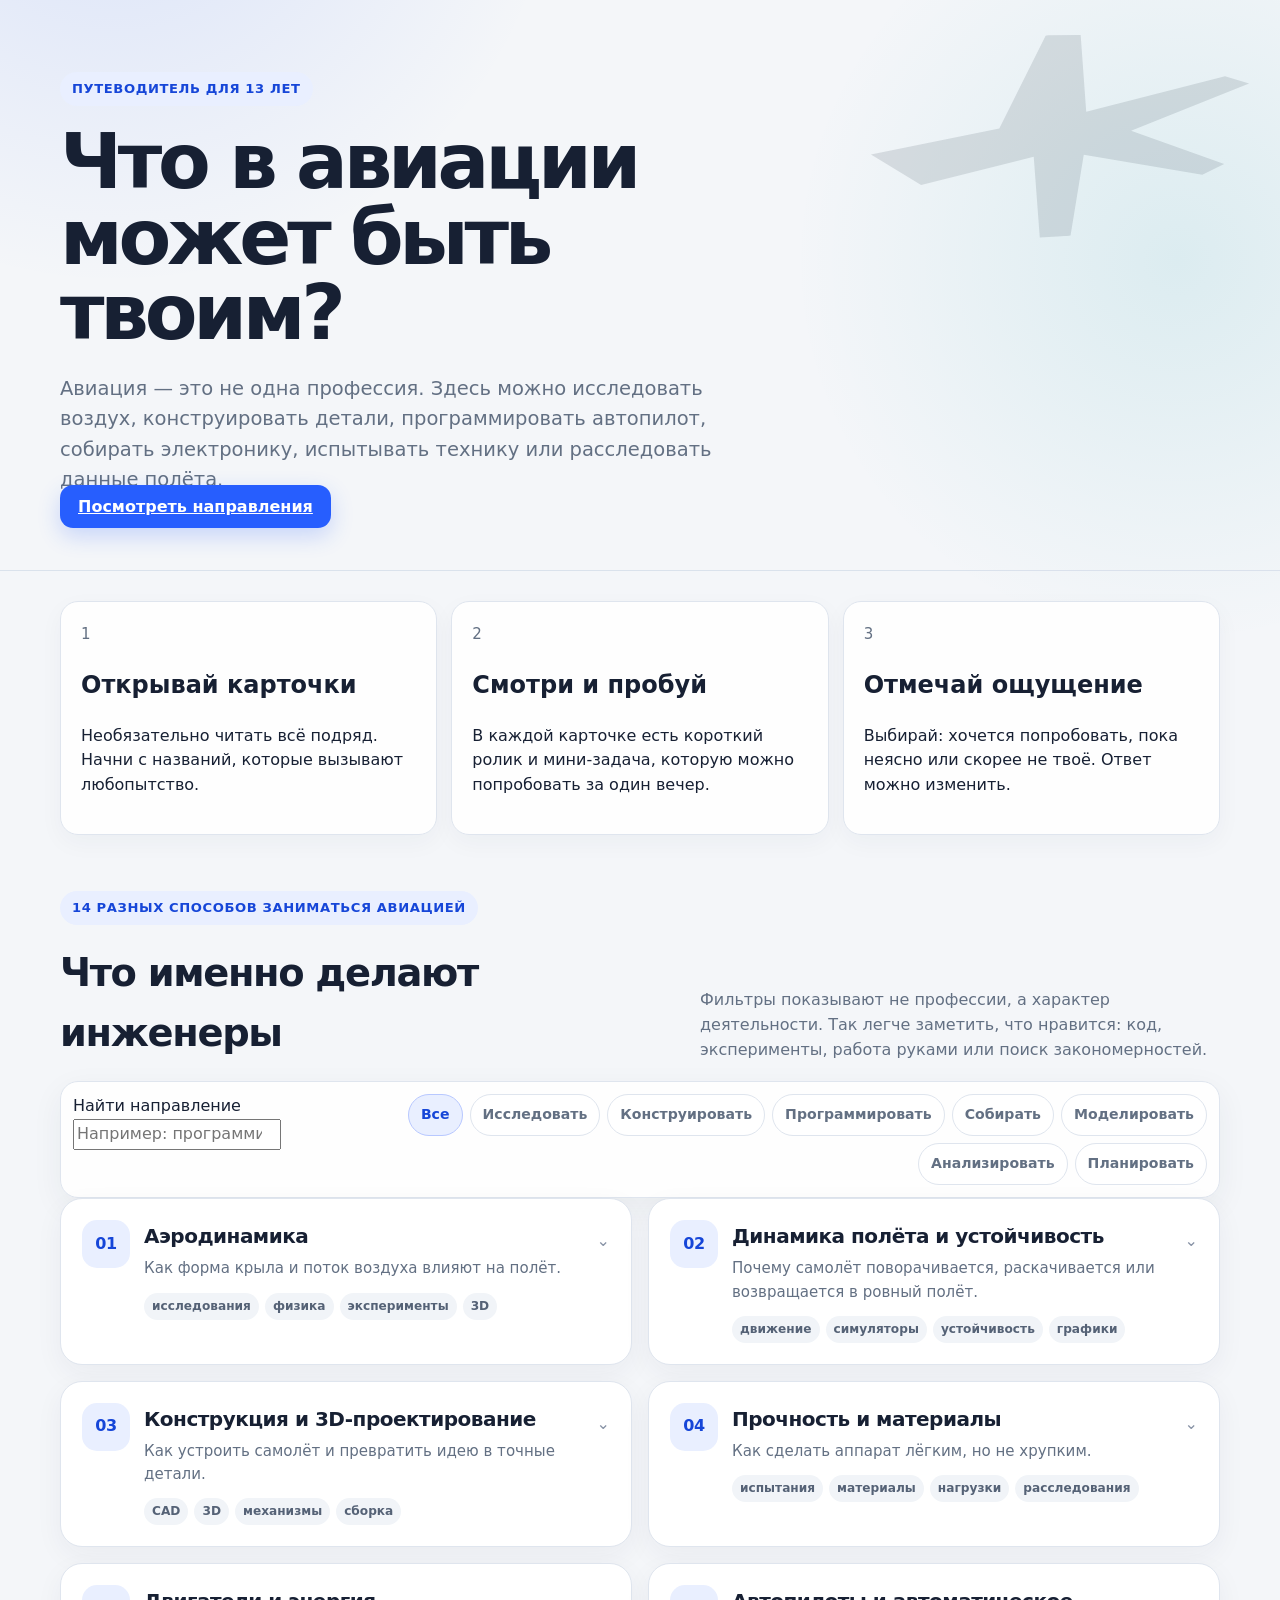
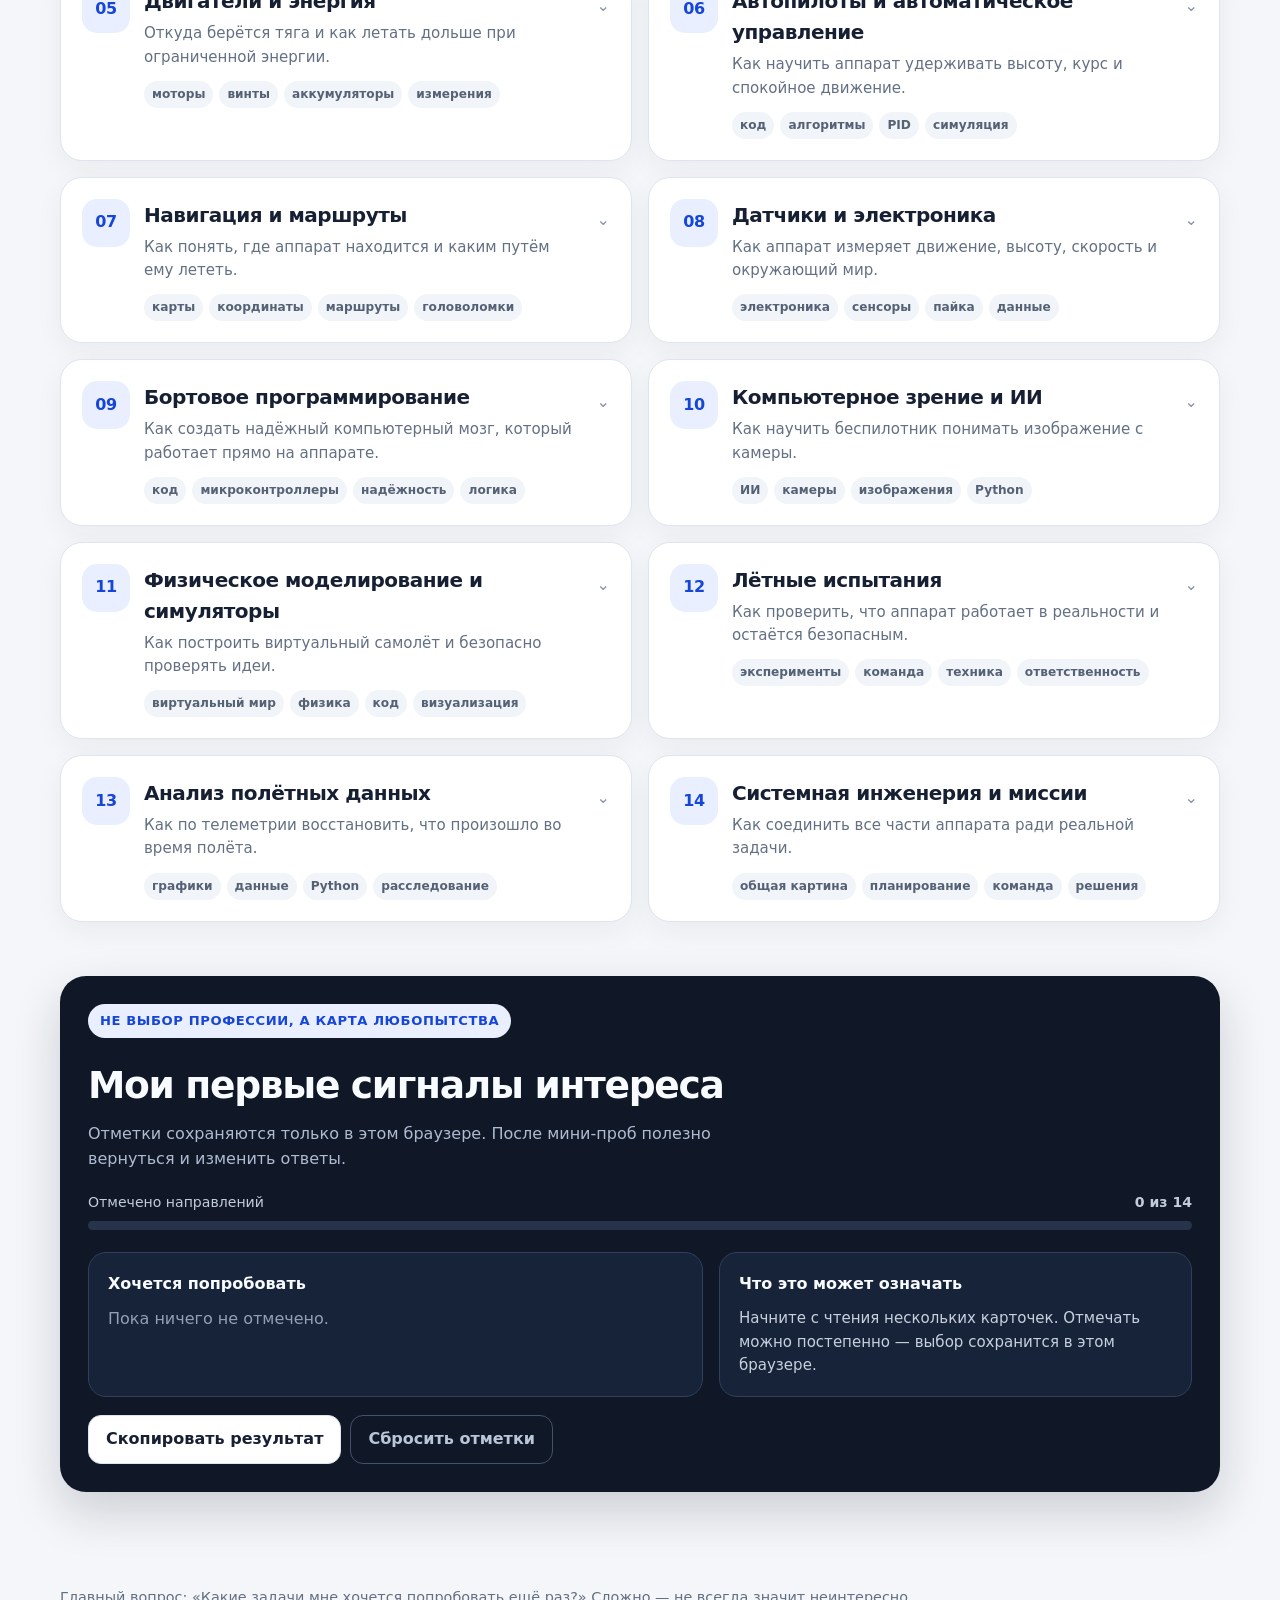
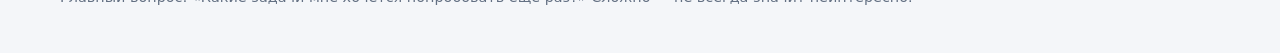
==== commit 08b9d0d4: "Refresh video list cache" ====
--- a/aviation/index.html
+++ b/aviation/index.html
@@ -13,40 +13,53 @@
     <div class="shell">
       <div class="eyebrow">Путеводитель для 13 лет</div>
       <h1>Что в авиации может быть твоим?</h1>
-      <p>Это не тест на профессию. Здесь можно спокойно посмотреть, чем занимаются разные инженеры, отметить собственную реакцию и выбрать несколько маленьких проб.</p>
-      <div class="hero-actions">
-        <a class="primary" href="#directions">Смотреть направления</a>
-        <a class="secondary" href="#results">Перейти к результатам</a>
-      </div>
-      <div class="intro-grid" aria-label="Как пользоваться сайтом">
-        <div class="intro-card"><strong>Читайте по одной карточке</strong><span>Не нужно проходить всё за раз. Двух-трёх направлений за вечер достаточно.</span></div>
-        <div class="intro-card"><strong>Оценивайте процесс</strong><span>Не «красивая ли профессия», а хотелось бы заниматься такими задачами самой.</span></div>
-        <div class="intro-card"><strong>Проверяйте мини-пробой</strong><span>Интерес лучше выясняется в небольшом деле, а не по одному описанию.</span></div>
-      </div>
+      <p>Авиация — это не одна профессия. Здесь можно исследовать воздух, конструировать детали, программировать автопилот, собирать электронику, испытывать технику или расследовать данные полёта.</p>
+      <a class="primary" href="#directions">Посмотреть направления</a>
     </div>
   </header>
 
   <main class="shell">
-    <div class="toolbar-wrap" aria-label="Фильтры направлений">
+    <section class="intro-grid" aria-label="Как пользоваться путеводителем">
+      <article class="intro-card">
+        <span>1</span>
+        <div><h2>Открывай карточки</h2><p>Необязательно читать всё подряд. Начни с названий, которые вызывают любопытство.</p></div>
+      </article>
+      <article class="intro-card">
+        <span>2</span>
+        <div><h2>Смотри и пробуй</h2><p>В каждой карточке есть короткий ролик и мини-задача, которую можно попробовать за один вечер.</p></div>
+      </article>
+      <article class="intro-card">
+        <span>3</span>
+        <div><h2>Отмечай ощущение</h2><p>Выбирай: хочется попробовать, пока неясно или скорее не твоё. Ответ можно изменить.</p></div>
+      </article>
+    </section>
+
+    <section id="directions" class="directions-section">
+      <div class="section-head">
+        <div>
+          <div class="eyebrow dark">14 разных способов заниматься авиацией</div>
+          <h2>Что именно делают инженеры</h2>
+        </div>
+        <p>Фильтры показывают не профессии, а характер деятельности. Так легче заметить, что нравится: код, эксперименты, работа руками или поиск закономерностей.</p>
+      </div>
+
       <div class="toolbar">
-        <input class="search" id="search" type="search" placeholder="Найти: программирование, 3D, эксперименты…" aria-label="Поиск по направлениям">
-        <div class="filter-row" id="filters"></div>
+        <label class="search-box">
+          <span>Найти направление</span>
+          <input id="search" type="search" placeholder="Например: программирование, крыло, данные…" autocomplete="off">
+        </label>
+        <div class="filter-row" id="filters" aria-label="Фильтр по занятиям"></div>
       </div>
-    </div>
 
-    <section id="directions">
-      <div class="section-head">
-        <h2>Направления</h2>
-        <p>Открывайте карточки, смотрите на типичные задачи и отмечайте первое честное впечатление.</p>
-      </div>
       <div class="cards" id="cards"></div>
     </section>
 
-    <section class="results" id="results" aria-live="polite">
+    <section class="results" aria-live="polite">
       <div class="results-head">
         <div>
-          <h2>Моя карта интересов</h2>
-          <p class="lead">Результат не выбирает профессию. Он лишь показывает, какие виды занятий стоит попробовать на практике первыми.</p>
+          <div class="eyebrow light">Не выбор профессии, а карта любопытства</div>
+          <h2>Мои первые сигналы интереса</h2>
+          <p class="lead">Отметки сохраняются только в этом браузере. После мини-проб полезно вернуться и изменить ответы.</p>
         </div>
       </div>
       <div class="progress">
@@ -75,7 +88,7 @@
   </footer>
   <div class="toast" id="toast" role="status"></div>
   <script src="directions.js"></script>
-  <script src="videos.js"></script>
+  <script src="videos.js?v=2"></script>
   <script src="app.js"></script>
 </body>
 </html>
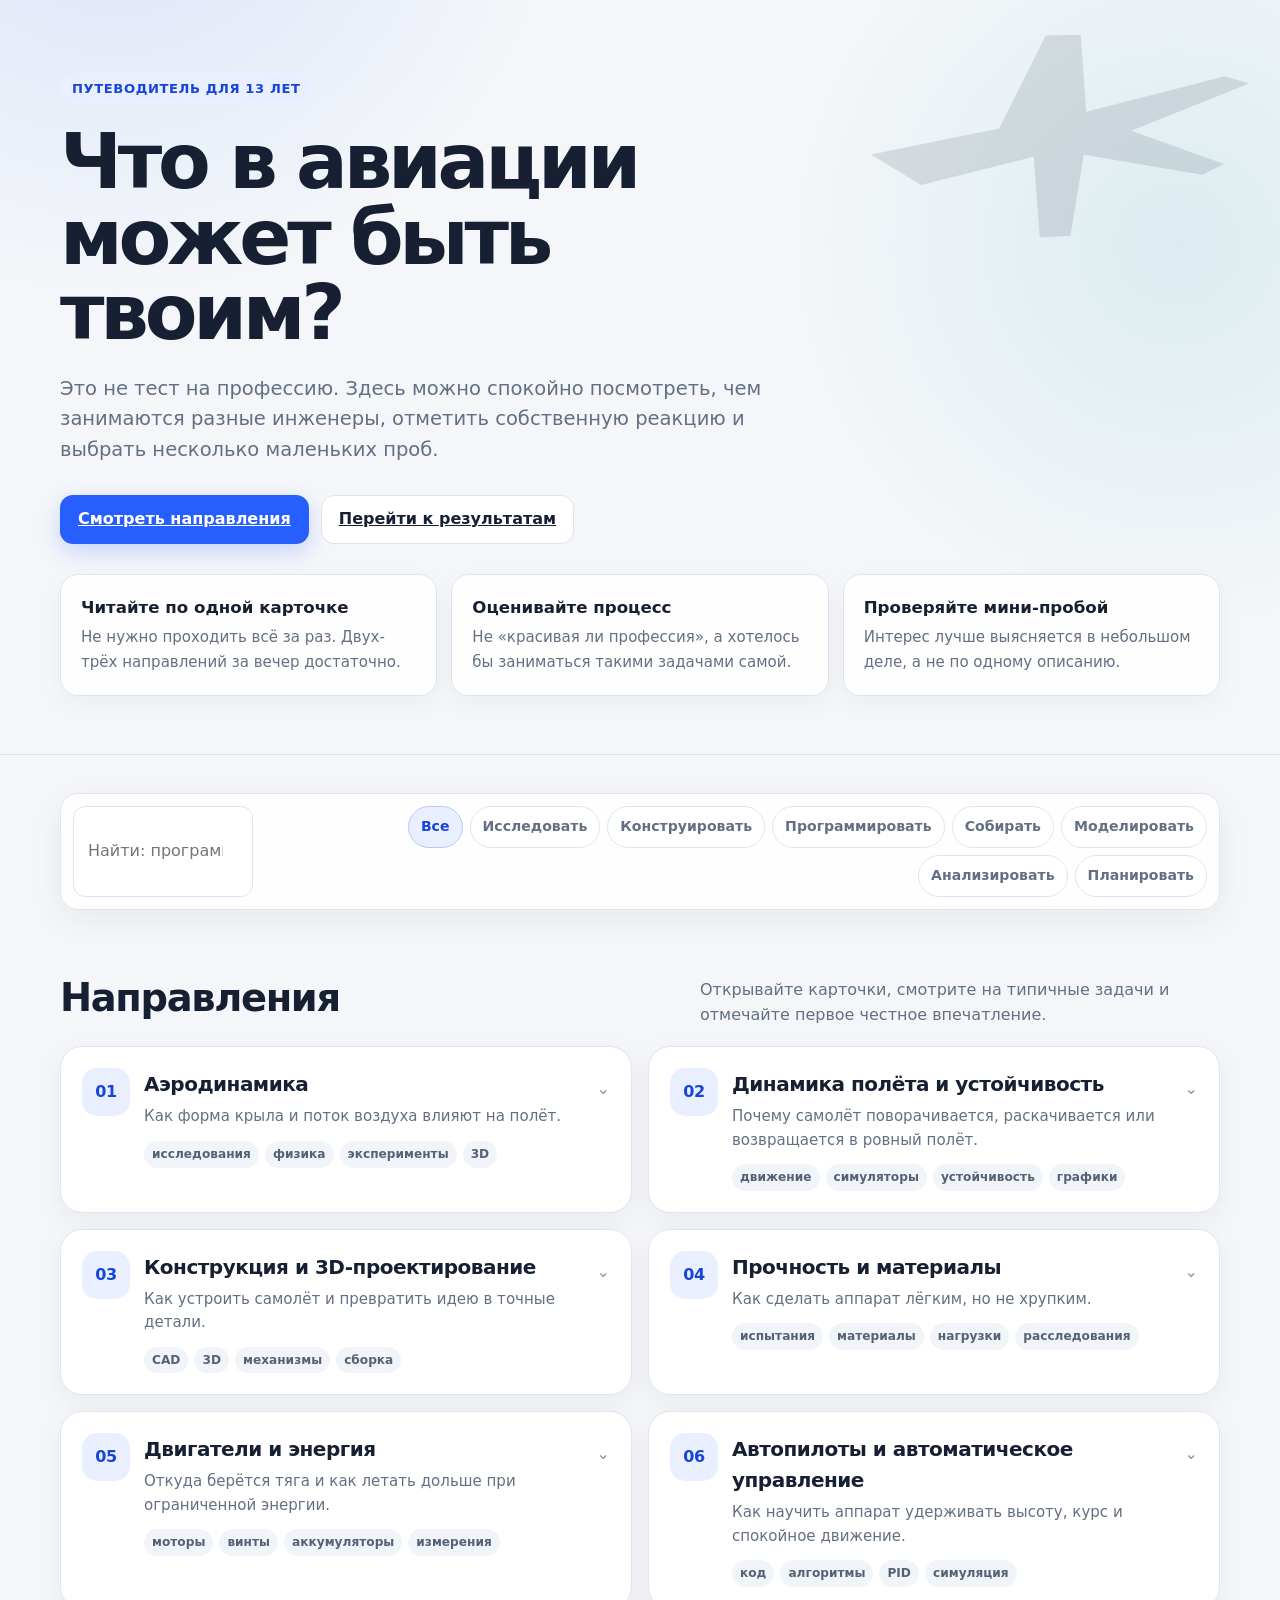
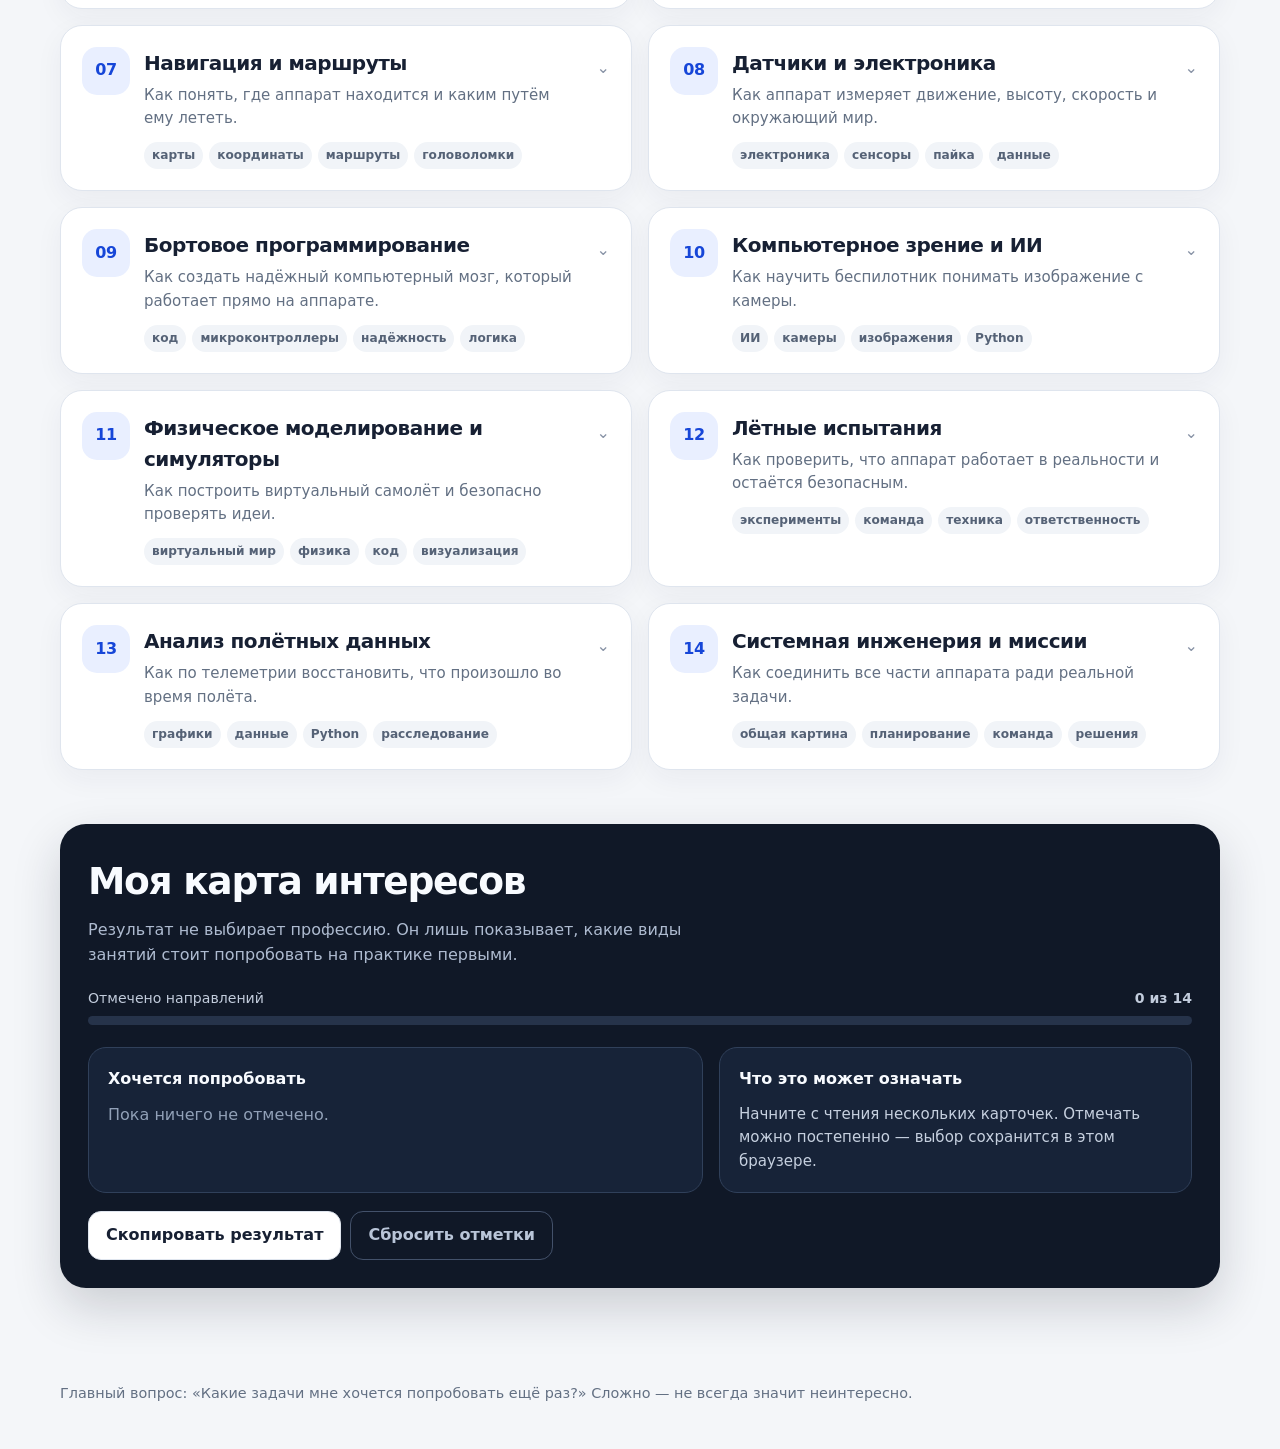
==== commit 06fae782: "Bust video data cache" ====
--- a/aviation/index.html
+++ b/aviation/index.html
@@ -13,53 +13,40 @@
     <div class="shell">
       <div class="eyebrow">Путеводитель для 13 лет</div>
       <h1>Что в авиации может быть твоим?</h1>
-      <p>Авиация — это не одна профессия. Здесь можно исследовать воздух, конструировать детали, программировать автопилот, собирать электронику, испытывать технику или расследовать данные полёта.</p>
-      <a class="primary" href="#directions">Посмотреть направления</a>
+      <p>Это не тест на профессию. Здесь можно спокойно посмотреть, чем занимаются разные инженеры, отметить собственную реакцию и выбрать несколько маленьких проб.</p>
+      <div class="hero-actions">
+        <a class="primary" href="#directions">Смотреть направления</a>
+        <a class="secondary" href="#results">Перейти к результатам</a>
+      </div>
+      <div class="intro-grid" aria-label="Как пользоваться сайтом">
+        <div class="intro-card"><strong>Читайте по одной карточке</strong><span>Не нужно проходить всё за раз. Двух-трёх направлений за вечер достаточно.</span></div>
+        <div class="intro-card"><strong>Оценивайте процесс</strong><span>Не «красивая ли профессия», а хотелось бы заниматься такими задачами самой.</span></div>
+        <div class="intro-card"><strong>Проверяйте мини-пробой</strong><span>Интерес лучше выясняется в небольшом деле, а не по одному описанию.</span></div>
+      </div>
     </div>
   </header>
 
   <main class="shell">
-    <section class="intro-grid" aria-label="Как пользоваться путеводителем">
-      <article class="intro-card">
-        <span>1</span>
-        <div><h2>Открывай карточки</h2><p>Необязательно читать всё подряд. Начни с названий, которые вызывают любопытство.</p></div>
-      </article>
-      <article class="intro-card">
-        <span>2</span>
-        <div><h2>Смотри и пробуй</h2><p>В каждой карточке есть короткий ролик и мини-задача, которую можно попробовать за один вечер.</p></div>
-      </article>
-      <article class="intro-card">
-        <span>3</span>
-        <div><h2>Отмечай ощущение</h2><p>Выбирай: хочется попробовать, пока неясно или скорее не твоё. Ответ можно изменить.</p></div>
-      </article>
-    </section>
+    <div class="toolbar-wrap" aria-label="Фильтры направлений">
+      <div class="toolbar">
+        <input class="search" id="search" type="search" placeholder="Найти: программирование, 3D, эксперименты…" aria-label="Поиск по направлениям">
+        <div class="filter-row" id="filters"></div>
+      </div>
+    </div>
 
-    <section id="directions" class="directions-section">
+    <section id="directions">
       <div class="section-head">
-        <div>
-          <div class="eyebrow dark">14 разных способов заниматься авиацией</div>
-          <h2>Что именно делают инженеры</h2>
-        </div>
-        <p>Фильтры показывают не профессии, а характер деятельности. Так легче заметить, что нравится: код, эксперименты, работа руками или поиск закономерностей.</p>
+        <h2>Направления</h2>
+        <p>Открывайте карточки, смотрите на типичные задачи и отмечайте первое честное впечатление.</p>
       </div>
-
-      <div class="toolbar">
-        <label class="search-box">
-          <span>Найти направление</span>
-          <input id="search" type="search" placeholder="Например: программирование, крыло, данные…" autocomplete="off">
-        </label>
-        <div class="filter-row" id="filters" aria-label="Фильтр по занятиям"></div>
-      </div>
-
       <div class="cards" id="cards"></div>
     </section>
 
-    <section class="results" aria-live="polite">
+    <section class="results" id="results" aria-live="polite">
       <div class="results-head">
         <div>
-          <div class="eyebrow light">Не выбор профессии, а карта любопытства</div>
-          <h2>Мои первые сигналы интереса</h2>
-          <p class="lead">Отметки сохраняются только в этом браузере. После мини-проб полезно вернуться и изменить ответы.</p>
+          <h2>Моя карта интересов</h2>
+          <p class="lead">Результат не выбирает профессию. Он лишь показывает, какие виды занятий стоит попробовать на практике первыми.</p>
         </div>
       </div>
       <div class="progress">
@@ -88,7 +75,7 @@
   </footer>
   <div class="toast" id="toast" role="status"></div>
   <script src="directions.js"></script>
-  <script src="videos.js?v=2"></script>
+  <script src="videos.js?v=3"></script>
   <script src="app.js"></script>
 </body>
 </html>
